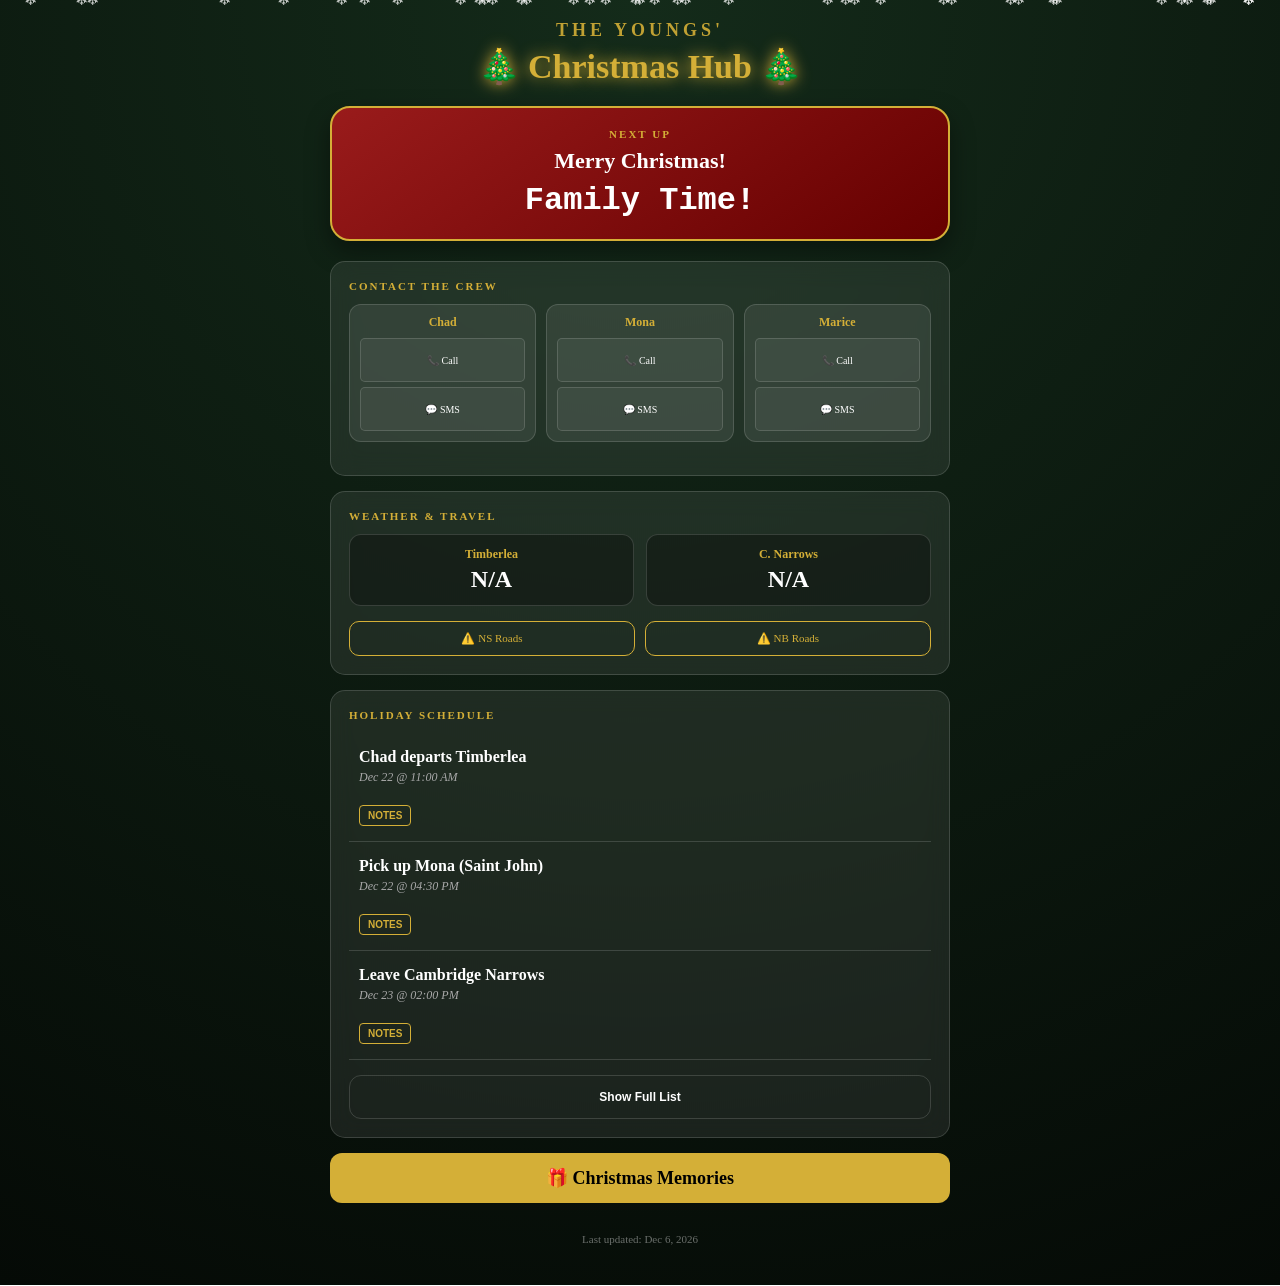
==== index.html @ 2b6971fd "Address code review: improve accessibility and reduce code duplication Co-authored-by: pchprojects24" ====
<!doctype html>
<html lang="en">
<head>
  <meta charset="utf-8" />
  <meta name="viewport" content="width=device-width,initial-scale=1" />
  <title>The Youngs' Christmas Countdown</title>
  <style>
    :root {
      --bg: #050a06; 
      --card: rgba(255, 255, 255, 0.08);
      --text: #ffffff;
      --accent: #d4af37; 
      --holiday-red: #991b1b;
      --border: rgba(255, 255, 255, 0.15);
    }
    
    * { box-sizing: border-box; }
    
    body {
      margin: 0;
      font-family: 'Georgia', serif;
      background: radial-gradient(circle at top, #142b1a, var(--bg));
      color: var(--text);
      min-height: 100vh;
      overflow-x: hidden;
    }

    .snow-container { position: fixed; top: 0; left: 0; width: 100%; height: 100%; pointer-events: none; z-index: 0; }
    .snowflake { position: absolute; top: -10px; color: white; opacity: 0.8; animation: fall linear infinite; }
    @keyframes fall { to { transform: translateY(105vh); } }

    .wrap { max-width: 650px; margin: 0 auto; padding: 20px 15px; position: relative; z-index: 1; }

    /* Header */
    .site-header { text-align: center; margin-bottom: 20px; }
    .header-top { display: block; font-size: 18px; color: var(--accent); text-transform: uppercase; letter-spacing: 4px; font-weight: 700; opacity: 0.9; }
    .header-bottom { display: block; font-size: 34px; font-weight: 800; color: var(--accent); text-shadow: 0 0 15px var(--accent); margin-top: 5px; }

    /* Featured Event Card */
    .featured-card {
      background: linear-gradient(145deg, var(--holiday-red), #600);
      border: 2px solid var(--accent);
      border-radius: 20px;
      padding: 20px 15px;
      text-align: center;
      margin-bottom: 20px;
      box-shadow: 0 10px 25px rgba(0,0,0,0.4);
    }
    .featured-label { font-size: 11px; text-transform: uppercase; letter-spacing: 2px; color: var(--accent); font-weight: bold; }
    .featured-title { font-size: 22px; font-weight: 800; margin: 8px 0; }
    .featured-timer { font-size: 32px; font-weight: 900; font-family: monospace; }

    /* Contact Hub */
    .contact-grid { display: grid; grid-template-columns: 1fr 1fr 1fr; gap: 10px; margin-bottom: 15px; }
    .contact-card { background: var(--card); border: 1px solid var(--border); padding: 10px; border-radius: 12px; text-align: center; }
    .contact-name { font-size: 12px; font-weight: bold; color: var(--accent); margin-bottom: 8px; }
    .contact-btns { display: flex; flex-direction: column; gap: 5px; }
    .c-btn { 
      font-size: 10px; text-decoration: none; color: white; border: 1px solid var(--border); 
      padding: 6px; border-radius: 5px; background: rgba(255,255,255,0.05);
      min-height: 44px; display: flex; align-items: center; justify-content: center;
    }

    /* Cards */
    .card { 
      background: var(--card); 
      border: 1px solid var(--border); 
      border-radius: 15px; 
      padding: 18px; 
      margin-bottom: 15px; 
      backdrop-filter: blur(12px); 
    }
    .label { color: var(--accent); font-size: 11px; text-transform: uppercase; letter-spacing: 2px; font-weight: bold; margin-bottom: 12px; }
    
    .weather-grid { display: grid; grid-template-columns: 1fr 1fr; gap: 12px; margin-bottom: 15px; }
    .weather-item { background: rgba(0,0,0,0.3); padding: 12px; border-radius: 12px; border: 1px solid var(--border); text-align: center; }
    .w-loc { font-size: 12px; font-weight: bold; color: var(--accent); margin-bottom: 4px; }
    .w-temp { font-size: 24px; font-weight: 800; }

    /* Itinerary List */
    .event { padding: 15px 10px; border-bottom: 1px solid var(--border); }
    .event-main { display: flex; justify-content: space-between; align-items: flex-start; }
    .event-name { font-weight: bold; margin: 0; font-size: 16px; color: #fff; }
    .event-time { font-size: 12px; color: #aaa; margin-top: 4px; font-style: italic; }
    
    .notes-toggle {
      background: none; border: 1px solid var(--accent); color: var(--accent);
      font-size: 10px; padding: 4px 8px; border-radius: 4px; margin-top: 8px;
      cursor: pointer; text-transform: uppercase; font-weight: bold;
    }
    
    .details { max-height: 0; overflow: hidden; transition: 0.3s ease; font-size: 14px; color: #ddd; }
    .event.open .details { max-height: 400px; padding: 12px 0; }
    
    .sub-itinerary { list-style: none; padding: 0; margin: 0; border-left: 2px solid var(--accent); padding-left: 15px; }
    .sub-itinerary li { margin-bottom: 8px; position: relative; }

    .hub-btn { 
      display: inline-block; margin-top: 10px; background: var(--accent); color: black; 
      padding: 8px 12px; border-radius: 6px; text-decoration: none; font-size: 11px; font-weight: bold;
    }

    .footer-line { text-align: center; font-size: 11px; color: rgba(255,255,255,0.4); margin-top: 30px; padding-bottom: 20px; }

    .btn { background: var(--holiday-red); color: white; border: none; padding: 14px; border-radius: 12px; font-weight: bold; width: 100%; cursor: pointer; display: block; text-align: center; }
    .btn-gold { background: var(--accent); color: black; text-decoration: none; }

    @media (max-width: 600px) {
      .header-bottom { font-size: 30px; }
      .featured-timer { font-size: 28px; }
    }
    
    /* Mobile Responsiveness for Contact Grid */
    @media (max-width: 400px) {
      .contact-grid { grid-template-columns: 1fr; gap: 12px; }
      .c-btn { font-size: 12px; padding: 8px; }
    }
    
    @media (min-width: 401px) and (max-width: 600px) {
      .contact-grid { grid-template-columns: 1fr 1fr; gap: 12px; }
    }
  </style>
</head>
<body>

<div class="snow-container" id="snow"></div>

<div class="wrap">
  <header class="site-header">
    <span class="header-top">The Youngs'</span>
    <span class="header-bottom">🎄 Christmas Hub 🎄</span>
  </header>

  <div class="featured-card" id="featuredSection">
    <div class="featured-label">Next Up</div>
    <div class="featured-title" id="featuredTitle">Checking Schedule...</div>
    <div class="featured-timer" id="featuredTimer">00:00:00:00</div>
  </div>

  <div class="card">
    <div class="label">Contact the Crew</div>
    <div class="contact-grid">
      <div class="contact-card">
        <div class="contact-name">Chad</div>
        <div class="contact-btns">
          <a href="tel:+19024028879" class="c-btn">📞 Call</a>
          <a href="sms:+19024028879" class="c-btn">💬 SMS</a>
        </div>
      </div>
      <div class="contact-card">
        <div class="contact-name">Mona</div>
        <div class="contact-btns">
          <a href="tel:+15066074410" class="c-btn">📞 Call</a>
          <a href="sms:+15066074410" class="c-btn">💬 SMS</a>
        </div>
      </div>
      <div class="contact-card">
        <div class="contact-name">Marice</div>
        <div class="contact-btns">
          <a href="tel:+19022217108" class="c-btn">📞 Call</a>
          <a href="sms:+19022217108" class="c-btn">💬 SMS</a>
        </div>
      </div>
    </div>
  </div>

  <div class="card">
    <div class="label">Weather & Travel</div>
    <div class="weather-grid">
      <div class="weather-item">
        <div class="w-loc">Timberlea</div>
        <div class="w-temp" id="t-temp">--°C</div>
      </div>
      <div class="weather-item">
        <div class="w-loc">C. Narrows</div>
        <div class="w-temp" id="c-temp">--°C</div>
      </div>
    </div>
    <div style="display:grid; grid-template-columns:1fr 1fr; gap:10px;">
      <a href="https://511.novascotia.ca/" target="_blank" style="text-decoration:none; color:var(--accent); border:1px solid var(--accent); padding:10px; border-radius:10px; font-size:11px; text-align:center;">⚠️ NS Roads</a>
      <a href="https://511.gnb.ca/" target="_blank" style="text-decoration:none; color:var(--accent); border:1px solid var(--accent); padding:10px; border-radius:10px; font-size:11px; text-align:center;">⚠️ NB Roads</a>
    </div>
  </div>

  <div class="card">
    <div class="label">Holiday Schedule</div>
    <div id="eventList"></div>
    <button class="btn" style="background: transparent; border: 1px solid var(--border); font-size: 12px; margin-top:15px;" id="toggleBtn">Show Full List</button>
  </div>

  <a href="memories.html" class="btn btn-gold" style="font-size: 18px;">🎁 Christmas Memories</a>
  
  <div class="footer-line" id="lastUpdated">Last updated: Loading...</div>
</div>

<script>
  // Updated Data: Pick up Mona is now its own dated event
  // NOTE: All ISO dates use Atlantic Standard Time (AST, UTC-04:00) timezone
  // This is the timezone used in Nova Scotia and New Brunswick during winter months
  const EVENTS = [
    { 
      name: "Chad departs Timberlea", 
      iso: "2025-12-22T07:00:00-04:00", 
      notes: ["Check road conditions before heading out."] 
    },
    { 
      name: "Pick up Mona (Saint John)", 
      iso: "2025-12-22T12:30:00-04:00", 
      notes: ["Costco Shopping", "Pick up supper", "Arrive at Cambridge Narrows"] 
    },
    { 
      name: "Leave Cambridge Narrows", 
      iso: "2025-12-23T10:00:00-04:00", 
      notes: ["Stop in Truro for Deluxe French Fries (Supper)"] 
    },
    { 
      name: "Halifax Forum Bingo", 
      iso: "2025-12-23T19:30:00-04:00", 
      hubLink: "bingo.html",
      notes: ["Doors: 5:00 PM", "Warm-up: 6:15 PM", "Main: 7:30 PM"] 
    },
    { 
      name: "Wizard of Oz Show", 
      iso: "2025-12-24T14:00:00-04:00", 
      hubLink: "neptune.html",
      notes: ["Neptune Theatre Main Stage", "Holiday Light Tour afterward"] 
    },
    { name: "Christmas Day", iso: "2025-12-25T10:00:00-04:00", notes: ["Family Dinner at home."] },
    { name: "Boxing Day", iso: null, notes: ["To be determined."] },
    { name: "Return Trip to NB", iso: "2025-12-27T09:00:00-04:00", notes: ["Marice and Mom depart for New Brunswick."] }
  ];

  let showAll = false;

  async function fetchWeather(lat, lon, tempId) {
    try {
      const res = await fetch(`https://api.open-meteo.com/v1/forecast?latitude=${lat}&longitude=${lon}&current_weather=true`);
      const data = await res.json();
      document.getElementById(tempId).textContent = Math.round(data.current_weather.temperature) + "°C";
    } catch (e) { 
      console.error(e); 
      document.getElementById(tempId).textContent = "N/A";
      document.getElementById(tempId).title = "Weather data unavailable";
    }
  }

  function renderEvents() {
    const list = document.getElementById('eventList');
    list.innerHTML = '';
    const now = new Date();
    
    // Deterministic expand/collapse: show first 3 if collapsed
    const visibleEvents = showAll ? EVENTS : EVENTS.slice(0, 3);

    visibleEvents.forEach((ev, i) => {
      const row = document.createElement('div');
      row.className = 'event';
      const date = ev.iso ? new Date(ev.iso) : null;
      
      const timeStr = date 
        ? date.toLocaleDateString([], {month:'short', day:'numeric'}) + " @ " + date.toLocaleTimeString([], {hour:'2-digit', minute:'2-digit'})
        : "TBD";

      let notesHtml = `<ul class="sub-itinerary">`;
      ev.notes.forEach(n => { notesHtml += `<li>${n}</li>`; });
      if (ev.hubLink) notesHtml += `<a href="${ev.hubLink}" class="hub-btn">Enter Hub ➔</a>`;
      notesHtml += `</ul>`;

      row.innerHTML = `
        <div class="event-main">
          <div>
            <p class="event-name">${ev.name}</p>
            <p class="event-time">${timeStr}</p>
            <button class="notes-toggle" onclick="toggleNotes(this)">Notes</button>
          </div>
        </div>
        <div class="details">${notesHtml}</div>
      `;
      list.appendChild(row);
    });
  }

  function toggleNotes(btn) {
    const eventDiv = btn.closest('.event');
    eventDiv.classList.toggle('open');
    btn.textContent = eventDiv.classList.contains('open') ? "Close" : "Notes";
  }

  function updateMainTimer() {
    const now = new Date();
    // Logic fix: Find nearest future event with a valid date
    const futureTimedEvents = EVENTS
      .filter(ev => ev.iso && new Date(ev.iso) > now)
      .sort((a, b) => new Date(a.iso) - new Date(b.iso));

    if (futureTimedEvents.length > 0) {
      const next = futureTimedEvents[0];
      document.getElementById('featuredTitle').textContent = next.name;
      const diff = new Date(next.iso) - now;
      const d = Math.floor(diff / 86400000);
      const h = Math.floor((diff % 86400000) / 3600000);
      const m = Math.floor((diff % 3600000) / 60000);
      const s = Math.floor((diff % 60000) / 1000);
      document.getElementById('featuredTimer').textContent = `${d}d ${String(h).padStart(2,'0')}h ${String(m).padStart(2,'0')}m ${String(s).padStart(2,'0')}s`;
    } else {
      document.getElementById('featuredTitle').textContent = "Merry Christmas!";
      document.getElementById('featuredTimer').textContent = "Family Time!";
    }
  }

  function createSnow() {
    const container = document.getElementById('snow');
    for (let i = 0; i < 40; i++) {
      let flake = document.createElement('div');
      flake.className = 'snowflake';
      flake.textContent = '❄';
      flake.style.left = Math.random() * 100 + 'vw';
      flake.style.animationDuration = (Math.random() * 5 + 7) + 's';
      container.appendChild(flake);
    }
  }

  document.getElementById('toggleBtn').onclick = () => { 
    showAll = !showAll; 
    renderEvents(); 
    document.getElementById('toggleBtn').textContent = showAll ? "Show Less" : "Show Full List"; 
  };

  // Set dynamic footer date
  function updateFooterDate() {
    const now = new Date();
    const dateStr = now.toLocaleDateString('en-US', { month: 'short', day: 'numeric', year: 'numeric' });
    document.getElementById('lastUpdated').textContent = `Last updated: ${dateStr}`;
  }

  createSnow();
  renderEvents();
  fetchWeather(44.65, -63.68, 't-temp');
  fetchWeather(45.83, -66.07, 'c-temp');
  setInterval(updateMainTimer, 1000);
  updateMainTimer();
  updateFooterDate();
</script>
</body>
</html>
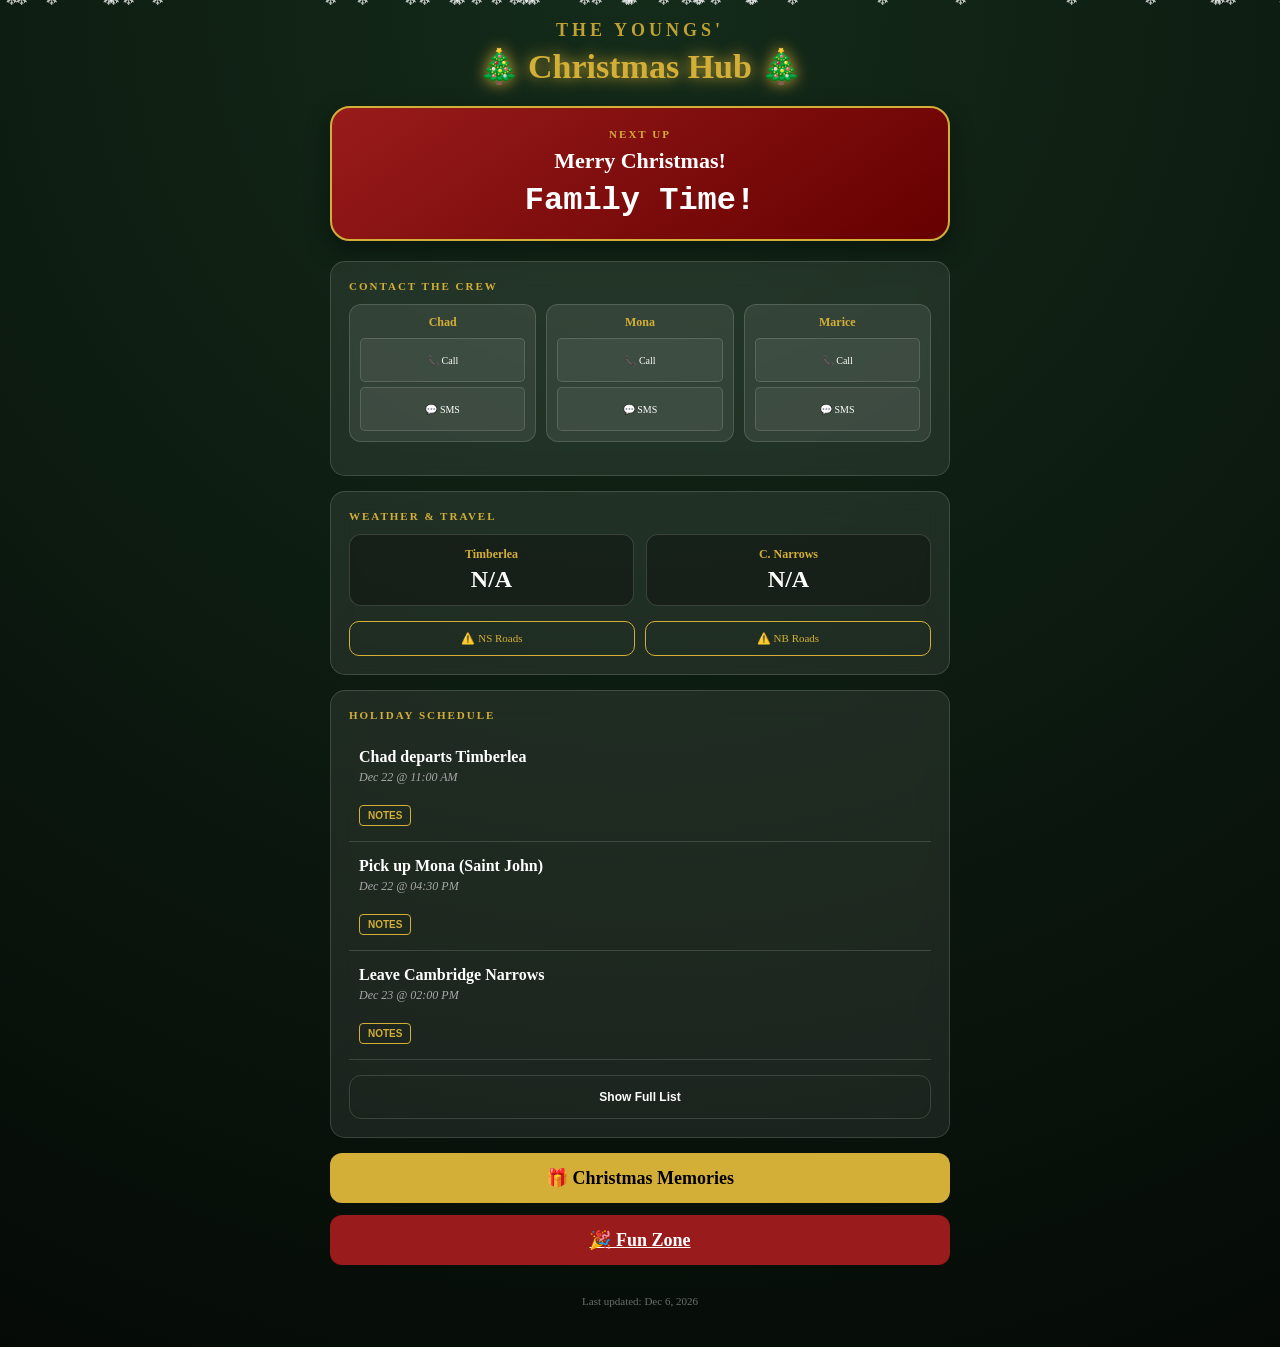
==== commit cc4dfc26: "Add Fun Zone with Naughty/Nice Meter, Elf Name Generator, and Pun Generator - Create fun.html with t" ====
--- a/index.html
+++ b/index.html
@@ -189,7 +189,9 @@
   </div>
 
   <a href="memories.html" class="btn btn-gold" style="font-size: 18px;">🎁 Christmas Memories</a>
-  
+
+  <a href="fun.html" class="btn" style="font-size: 18px; margin-top: 12px;">🎉 Fun Zone</a>
+
   <div class="footer-line" id="lastUpdated">Last updated: Loading...</div>
 </div>
 
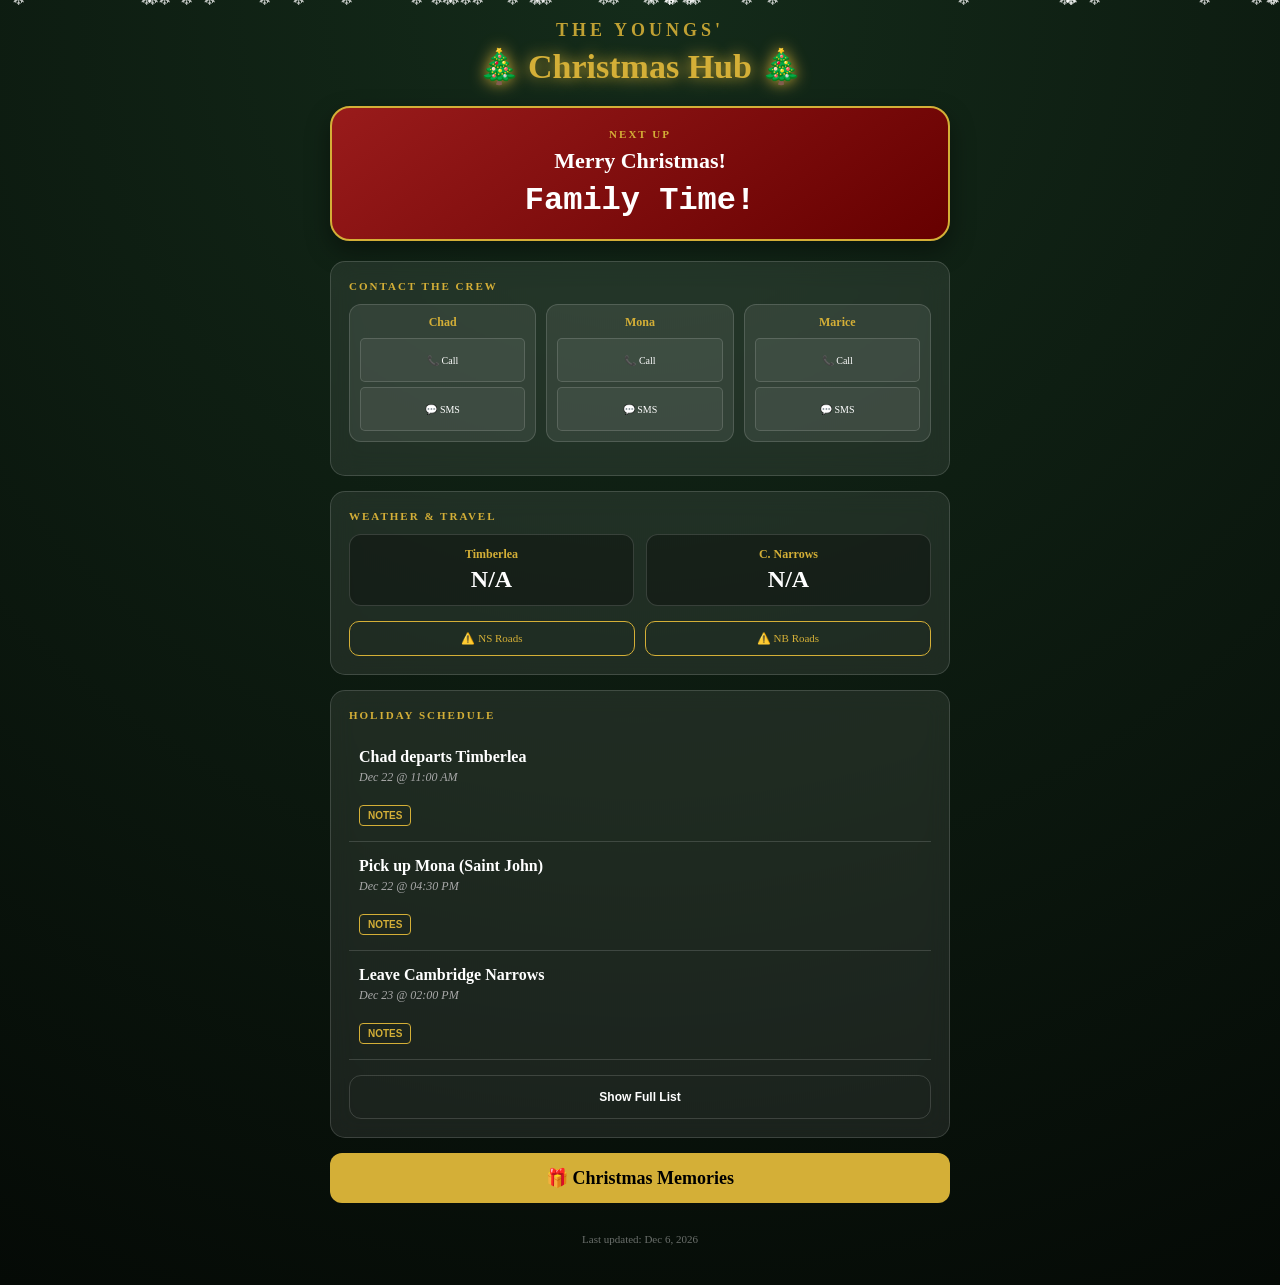
==== commit 9b2410f0: "Add prefers-reduced-motion support for snow animation Addresses accessibility issue where the snow a" ====
--- a/index.html
+++ b/index.html
@@ -29,6 +29,11 @@
     .snowflake { position: absolute; top: -10px; color: white; opacity: 0.8; animation: fall linear infinite; }
     @keyframes fall { to { transform: translateY(105vh); } }
 
+    /* Respect user's motion preferences for accessibility */
+    @media (prefers-reduced-motion: reduce) {
+      .snowflake { animation: none; opacity: 0.4; }
+    }
+
     .wrap { max-width: 650px; margin: 0 auto; padding: 20px 15px; position: relative; z-index: 1; }
 
     /* Header */
@@ -189,9 +194,7 @@
   </div>
 
   <a href="memories.html" class="btn btn-gold" style="font-size: 18px;">🎁 Christmas Memories</a>
-
-  <a href="fun.html" class="btn" style="font-size: 18px; margin-top: 12px;">🎉 Fun Zone</a>
-
+  
   <div class="footer-line" id="lastUpdated">Last updated: Loading...</div>
 </div>
 
@@ -311,6 +314,10 @@
   }
 
   function createSnow() {
+    // Skip snow animation entirely if user prefers reduced motion
+    if (window.matchMedia('(prefers-reduced-motion: reduce)').matches) {
+      return;
+    }
     const container = document.getElementById('snow');
     for (let i = 0; i < 40; i++) {
       let flake = document.createElement('div');
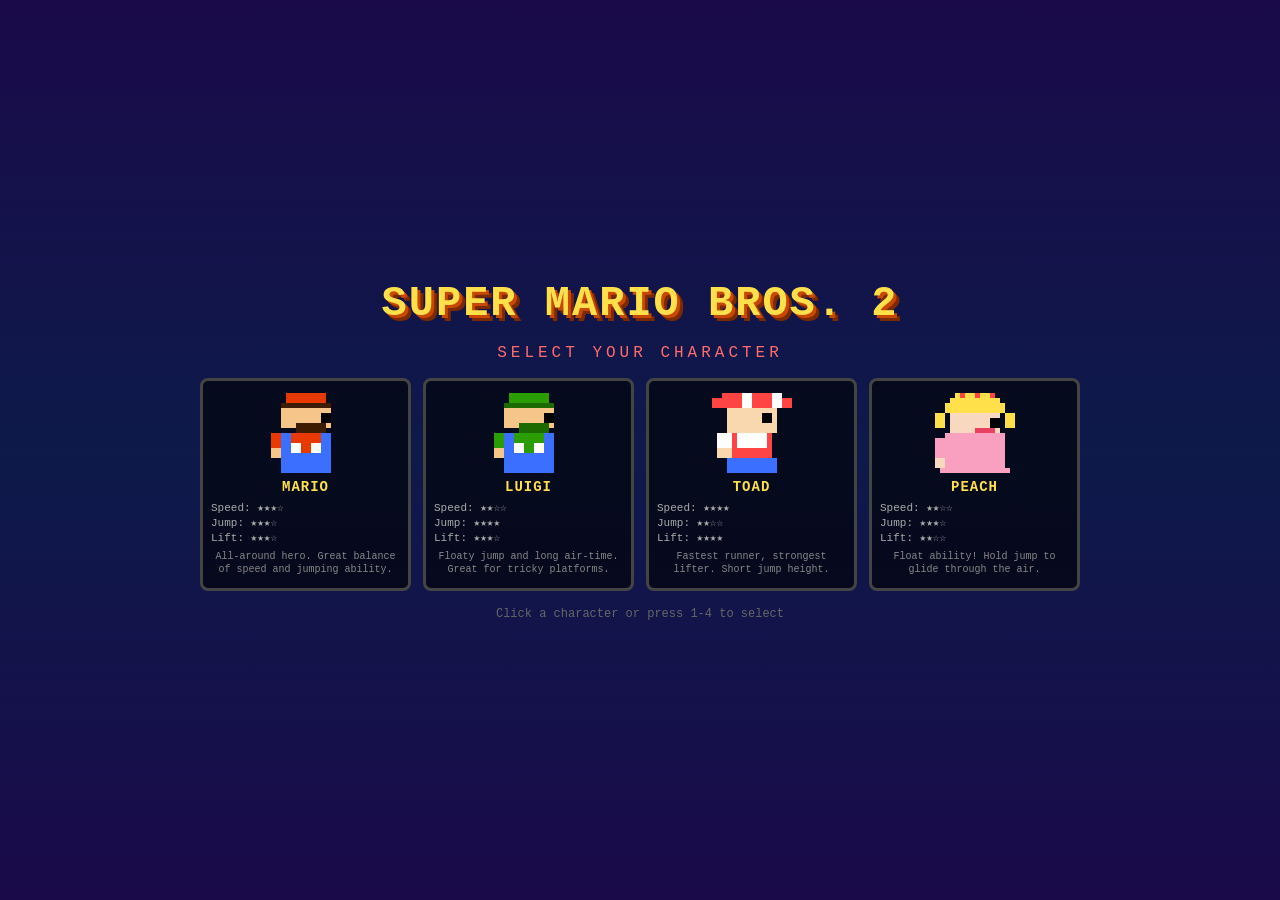
==== commit 2dfb9859: "Replace Christmas countdown site with Super Mario Bros 2 clone Complete HTML5 canvas game featuring:" ====
--- a/index.html
+++ b/index.html
@@ -1,354 +1,117 @@
-<!doctype html>
+<!DOCTYPE html>
 <html lang="en">
 <head>
-  <meta charset="utf-8" />
-  <meta name="viewport" content="width=device-width,initial-scale=1" />
-  <title>The Youngs' Christmas Countdown</title>
-  <style>
-    :root {
-      --bg: #050a06; 
-      --card: rgba(255, 255, 255, 0.08);
-      --text: #ffffff;
-      --accent: #d4af37; 
-      --holiday-red: #991b1b;
-      --border: rgba(255, 255, 255, 0.15);
-    }
-    
-    * { box-sizing: border-box; }
-    
-    body {
-      margin: 0;
-      font-family: 'Georgia', serif;
-      background: radial-gradient(circle at top, #142b1a, var(--bg));
-      color: var(--text);
-      min-height: 100vh;
-      overflow-x: hidden;
-    }
-
-    .snow-container { position: fixed; top: 0; left: 0; width: 100%; height: 100%; pointer-events: none; z-index: 0; }
-    .snowflake { position: absolute; top: -10px; color: white; opacity: 0.8; animation: fall linear infinite; }
-    @keyframes fall { to { transform: translateY(105vh); } }
-
-    /* Respect user's motion preferences for accessibility */
-    @media (prefers-reduced-motion: reduce) {
-      .snowflake { animation: none; opacity: 0.4; }
-    }
-
-    .wrap { max-width: 650px; margin: 0 auto; padding: 20px 15px; position: relative; z-index: 1; }
-
-    /* Header */
-    .site-header { text-align: center; margin-bottom: 20px; }
-    .header-top { display: block; font-size: 18px; color: var(--accent); text-transform: uppercase; letter-spacing: 4px; font-weight: 700; opacity: 0.9; }
-    .header-bottom { display: block; font-size: 34px; font-weight: 800; color: var(--accent); text-shadow: 0 0 15px var(--accent); margin-top: 5px; }
-
-    /* Featured Event Card */
-    .featured-card {
-      background: linear-gradient(145deg, var(--holiday-red), #600);
-      border: 2px solid var(--accent);
-      border-radius: 20px;
-      padding: 20px 15px;
-      text-align: center;
-      margin-bottom: 20px;
-      box-shadow: 0 10px 25px rgba(0,0,0,0.4);
-    }
-    .featured-label { font-size: 11px; text-transform: uppercase; letter-spacing: 2px; color: var(--accent); font-weight: bold; }
-    .featured-title { font-size: 22px; font-weight: 800; margin: 8px 0; }
-    .featured-timer { font-size: 32px; font-weight: 900; font-family: monospace; }
-
-    /* Contact Hub */
-    .contact-grid { display: grid; grid-template-columns: 1fr 1fr 1fr; gap: 10px; margin-bottom: 15px; }
-    .contact-card { background: var(--card); border: 1px solid var(--border); padding: 10px; border-radius: 12px; text-align: center; }
-    .contact-name { font-size: 12px; font-weight: bold; color: var(--accent); margin-bottom: 8px; }
-    .contact-btns { display: flex; flex-direction: column; gap: 5px; }
-    .c-btn { 
-      font-size: 10px; text-decoration: none; color: white; border: 1px solid var(--border); 
-      padding: 6px; border-radius: 5px; background: rgba(255,255,255,0.05);
-      min-height: 44px; display: flex; align-items: center; justify-content: center;
-    }
-
-    /* Cards */
-    .card { 
-      background: var(--card); 
-      border: 1px solid var(--border); 
-      border-radius: 15px; 
-      padding: 18px; 
-      margin-bottom: 15px; 
-      backdrop-filter: blur(12px); 
-    }
-    .label { color: var(--accent); font-size: 11px; text-transform: uppercase; letter-spacing: 2px; font-weight: bold; margin-bottom: 12px; }
-    
-    .weather-grid { display: grid; grid-template-columns: 1fr 1fr; gap: 12px; margin-bottom: 15px; }
-    .weather-item { background: rgba(0,0,0,0.3); padding: 12px; border-radius: 12px; border: 1px solid var(--border); text-align: center; }
-    .w-loc { font-size: 12px; font-weight: bold; color: var(--accent); margin-bottom: 4px; }
-    .w-temp { font-size: 24px; font-weight: 800; }
-
-    /* Itinerary List */
-    .event { padding: 15px 10px; border-bottom: 1px solid var(--border); }
-    .event-main { display: flex; justify-content: space-between; align-items: flex-start; }
-    .event-name { font-weight: bold; margin: 0; font-size: 16px; color: #fff; }
-    .event-time { font-size: 12px; color: #aaa; margin-top: 4px; font-style: italic; }
-    
-    .notes-toggle {
-      background: none; border: 1px solid var(--accent); color: var(--accent);
-      font-size: 10px; padding: 4px 8px; border-radius: 4px; margin-top: 8px;
-      cursor: pointer; text-transform: uppercase; font-weight: bold;
-    }
-    
-    .details { max-height: 0; overflow: hidden; transition: 0.3s ease; font-size: 14px; color: #ddd; }
-    .event.open .details { max-height: 400px; padding: 12px 0; }
-    
-    .sub-itinerary { list-style: none; padding: 0; margin: 0; border-left: 2px solid var(--accent); padding-left: 15px; }
-    .sub-itinerary li { margin-bottom: 8px; position: relative; }
-
-    .hub-btn { 
-      display: inline-block; margin-top: 10px; background: var(--accent); color: black; 
-      padding: 8px 12px; border-radius: 6px; text-decoration: none; font-size: 11px; font-weight: bold;
-    }
-
-    .footer-line { text-align: center; font-size: 11px; color: rgba(255,255,255,0.4); margin-top: 30px; padding-bottom: 20px; }
-
-    .btn { background: var(--holiday-red); color: white; border: none; padding: 14px; border-radius: 12px; font-weight: bold; width: 100%; cursor: pointer; display: block; text-align: center; }
-    .btn-gold { background: var(--accent); color: black; text-decoration: none; }
-
-    @media (max-width: 600px) {
-      .header-bottom { font-size: 30px; }
-      .featured-timer { font-size: 28px; }
-    }
-    
-    /* Mobile Responsiveness for Contact Grid */
-    @media (max-width: 400px) {
-      .contact-grid { grid-template-columns: 1fr; gap: 12px; }
-      .c-btn { font-size: 12px; padding: 8px; }
-    }
-    
-    @media (min-width: 401px) and (max-width: 600px) {
-      .contact-grid { grid-template-columns: 1fr 1fr; gap: 12px; }
-    }
-  </style>
+  <meta charset="UTF-8">
+  <meta name="viewport" content="width=device-width, initial-scale=1.0, user-scalable=no">
+  <title>Super Mario Bros 2 Clone</title>
+  <link rel="stylesheet" href="css/style.css">
 </head>
 <body>
-
-<div class="snow-container" id="snow"></div>
-
-<div class="wrap">
-  <header class="site-header">
-    <span class="header-top">The Youngs'</span>
-    <span class="header-bottom">🎄 Christmas Hub 🎄</span>
-  </header>
-
-  <div class="featured-card" id="featuredSection">
-    <div class="featured-label">Next Up</div>
-    <div class="featured-title" id="featuredTitle">Checking Schedule...</div>
-    <div class="featured-timer" id="featuredTimer">00:00:00:00</div>
-  </div>
-
-  <div class="card">
-    <div class="label">Contact the Crew</div>
-    <div class="contact-grid">
-      <div class="contact-card">
-        <div class="contact-name">Chad</div>
-        <div class="contact-btns">
-          <a href="tel:+19024028879" class="c-btn">📞 Call</a>
-          <a href="sms:+19024028879" class="c-btn">💬 SMS</a>
+  <div id="game-container">
+    <!-- Character Select Screen -->
+    <div id="screen-select" class="screen active">
+      <h1 class="title-text">SUPER MARIO BROS. 2</h1>
+      <p class="subtitle">SELECT YOUR CHARACTER</p>
+      <div id="character-grid">
+        <div class="char-card" data-char="mario">
+          <canvas class="char-preview" width="64" height="64" data-char="mario"></canvas>
+          <div class="char-name">MARIO</div>
+          <div class="char-stats">
+            <span>Speed: ★★★☆</span>
+            <span>Jump: ★★★☆</span>
+            <span>Lift: ★★★☆</span>
+          </div>
+          <div class="char-desc">All-around hero. Great balance of speed and jumping ability.</div>
+        </div>
+        <div class="char-card" data-char="luigi">
+          <canvas class="char-preview" width="64" height="64" data-char="luigi"></canvas>
+          <div class="char-name">LUIGI</div>
+          <div class="char-stats">
+            <span>Speed: ★★☆☆</span>
+            <span>Jump: ★★★★</span>
+            <span>Lift: ★★★☆</span>
+          </div>
+          <div class="char-desc">Floaty jump and long air-time. Great for tricky platforms.</div>
+        </div>
+        <div class="char-card" data-char="toad">
+          <canvas class="char-preview" width="64" height="64" data-char="toad"></canvas>
+          <div class="char-name">TOAD</div>
+          <div class="char-stats">
+            <span>Speed: ★★★★</span>
+            <span>Jump: ★★☆☆</span>
+            <span>Lift: ★★★★</span>
+          </div>
+          <div class="char-desc">Fastest runner, strongest lifter. Short jump height.</div>
+        </div>
+        <div class="char-card" data-char="peach">
+          <canvas class="char-preview" width="64" height="64" data-char="peach"></canvas>
+          <div class="char-name">PEACH</div>
+          <div class="char-stats">
+            <span>Speed: ★★☆☆</span>
+            <span>Jump: ★★★☆</span>
+            <span>Lift: ★★☆☆</span>
+          </div>
+          <div class="char-desc">Float ability! Hold jump to glide through the air.</div>
         </div>
       </div>
-      <div class="contact-card">
-        <div class="contact-name">Mona</div>
-        <div class="contact-btns">
-          <a href="tel:+15066074410" class="c-btn">📞 Call</a>
-          <a href="sms:+15066074410" class="c-btn">💬 SMS</a>
+      <p class="hint-text">Click a character or press 1-4 to select</p>
+    </div>
+
+    <!-- Game Screen -->
+    <div id="screen-game" class="screen">
+      <div id="hud">
+        <div class="hud-item"><span class="hud-label">PLAYER</span><span id="hud-player">MARIO</span></div>
+        <div class="hud-item"><span class="hud-label">SCORE</span><span id="hud-score">000000</span></div>
+        <div class="hud-item"><span class="hud-label">WORLD</span><span id="hud-world">1-1</span></div>
+        <div class="hud-item"><span class="hud-label">LIVES</span><span id="hud-lives">♥♥♥</span></div>
+        <div class="hud-item"><span class="hud-label">HP</span><span id="hud-hp">●●●</span></div>
+      </div>
+      <canvas id="game-canvas"></canvas>
+      <div id="mobile-controls">
+        <div id="dpad">
+          <button class="dpad-btn" id="btn-left">◀</button>
+          <button class="dpad-btn" id="btn-right">▶</button>
         </div>
-      </div>
-      <div class="contact-card">
-        <div class="contact-name">Marice</div>
-        <div class="contact-btns">
-          <a href="tel:+19022217108" class="c-btn">📞 Call</a>
-          <a href="sms:+19022217108" class="c-btn">💬 SMS</a>
+        <div id="action-btns">
+          <button class="action-btn" id="btn-run">B</button>
+          <button class="action-btn" id="btn-jump">A</button>
         </div>
       </div>
     </div>
-  </div>
 
-  <div class="card">
-    <div class="label">Weather & Travel</div>
-    <div class="weather-grid">
-      <div class="weather-item">
-        <div class="w-loc">Timberlea</div>
-        <div class="w-temp" id="t-temp">--°C</div>
-      </div>
-      <div class="weather-item">
-        <div class="w-loc">C. Narrows</div>
-        <div class="w-temp" id="c-temp">--°C</div>
-      </div>
+    <!-- Game Over Screen -->
+    <div id="screen-gameover" class="screen">
+      <h2 class="go-title">GAME OVER</h2>
+      <p id="go-score-text"></p>
+      <button class="menu-btn" id="btn-retry">PLAY AGAIN</button>
+      <button class="menu-btn" id="btn-select">CHARACTER SELECT</button>
     </div>
-    <div style="display:grid; grid-template-columns:1fr 1fr; gap:10px;">
-      <a href="https://511.novascotia.ca/" target="_blank" style="text-decoration:none; color:var(--accent); border:1px solid var(--accent); padding:10px; border-radius:10px; font-size:11px; text-align:center;">⚠️ NS Roads</a>
-      <a href="https://511.gnb.ca/" target="_blank" style="text-decoration:none; color:var(--accent); border:1px solid var(--accent); padding:10px; border-radius:10px; font-size:11px; text-align:center;">⚠️ NB Roads</a>
+
+    <!-- Win Screen -->
+    <div id="screen-win" class="screen">
+      <h2 class="win-title">YOU WIN!</h2>
+      <p id="win-score-text"></p>
+      <p class="win-sub">WART has been defeated!</p>
+      <button class="menu-btn" id="btn-play-again">PLAY AGAIN</button>
+      <button class="menu-btn" id="btn-select-win">CHARACTER SELECT</button>
+    </div>
+
+    <!-- Pause Screen -->
+    <div id="screen-pause" class="screen">
+      <h2 class="pause-title">PAUSED</h2>
+      <button class="menu-btn" id="btn-resume">RESUME</button>
+      <button class="menu-btn" id="btn-quit">QUIT TO SELECT</button>
     </div>
   </div>
 
-  <div class="card">
-    <div class="label">Holiday Schedule</div>
-    <div id="eventList"></div>
-    <button class="btn" style="background: transparent; border: 1px solid var(--border); font-size: 12px; margin-top:15px;" id="toggleBtn">Show Full List</button>
-  </div>
-
-  <a href="memories.html" class="btn btn-gold" style="font-size: 18px;">🎁 Christmas Memories</a>
-  
-  <div class="footer-line" id="lastUpdated">Last updated: Loading...</div>
-</div>
-
-<script>
-  // Updated Data: Pick up Mona is now its own dated event
-  // NOTE: All ISO dates use Atlantic Standard Time (AST, UTC-04:00) timezone
-  // This is the timezone used in Nova Scotia and New Brunswick during winter months
-  const EVENTS = [
-    { 
-      name: "Chad departs Timberlea", 
-      iso: "2025-12-22T07:00:00-04:00", 
-      notes: ["Check road conditions before heading out."] 
-    },
-    { 
-      name: "Pick up Mona (Saint John)", 
-      iso: "2025-12-22T12:30:00-04:00", 
-      notes: ["Costco Shopping", "Pick up supper", "Arrive at Cambridge Narrows"] 
-    },
-    { 
-      name: "Leave Cambridge Narrows", 
-      iso: "2025-12-23T10:00:00-04:00", 
-      notes: ["Stop in Truro for Deluxe French Fries (Supper)"] 
-    },
-    { 
-      name: "Halifax Forum Bingo", 
-      iso: "2025-12-23T19:30:00-04:00", 
-      hubLink: "bingo.html",
-      notes: ["Doors: 5:00 PM", "Warm-up: 6:15 PM", "Main: 7:30 PM"] 
-    },
-    { 
-      name: "Wizard of Oz Show", 
-      iso: "2025-12-24T14:00:00-04:00", 
-      hubLink: "neptune.html",
-      notes: ["Neptune Theatre Main Stage", "Holiday Light Tour afterward"] 
-    },
-    { name: "Christmas Day", iso: "2025-12-25T10:00:00-04:00", notes: ["Family Dinner at home."] },
-    { name: "Boxing Day", iso: null, notes: ["To be determined."] },
-    { name: "Return Trip to NB", iso: "2025-12-27T09:00:00-04:00", notes: ["Marice and Mom depart for New Brunswick."] }
-  ];
-
-  let showAll = false;
-
-  async function fetchWeather(lat, lon, tempId) {
-    try {
-      const res = await fetch(`https://api.open-meteo.com/v1/forecast?latitude=${lat}&longitude=${lon}&current_weather=true`);
-      const data = await res.json();
-      document.getElementById(tempId).textContent = Math.round(data.current_weather.temperature) + "°C";
-    } catch (e) { 
-      console.error(e); 
-      document.getElementById(tempId).textContent = "N/A";
-      document.getElementById(tempId).title = "Weather data unavailable";
-    }
-  }
-
-  function renderEvents() {
-    const list = document.getElementById('eventList');
-    list.innerHTML = '';
-    const now = new Date();
-    
-    // Deterministic expand/collapse: show first 3 if collapsed
-    const visibleEvents = showAll ? EVENTS : EVENTS.slice(0, 3);
-
-    visibleEvents.forEach((ev, i) => {
-      const row = document.createElement('div');
-      row.className = 'event';
-      const date = ev.iso ? new Date(ev.iso) : null;
-      
-      const timeStr = date 
-        ? date.toLocaleDateString([], {month:'short', day:'numeric'}) + " @ " + date.toLocaleTimeString([], {hour:'2-digit', minute:'2-digit'})
-        : "TBD";
-
-      let notesHtml = `<ul class="sub-itinerary">`;
-      ev.notes.forEach(n => { notesHtml += `<li>${n}</li>`; });
-      if (ev.hubLink) notesHtml += `<a href="${ev.hubLink}" class="hub-btn">Enter Hub ➔</a>`;
-      notesHtml += `</ul>`;
-
-      row.innerHTML = `
-        <div class="event-main">
-          <div>
-            <p class="event-name">${ev.name}</p>
-            <p class="event-time">${timeStr}</p>
-            <button class="notes-toggle" onclick="toggleNotes(this)">Notes</button>
-          </div>
-        </div>
-        <div class="details">${notesHtml}</div>
-      `;
-      list.appendChild(row);
-    });
-  }
-
-  function toggleNotes(btn) {
-    const eventDiv = btn.closest('.event');
-    eventDiv.classList.toggle('open');
-    btn.textContent = eventDiv.classList.contains('open') ? "Close" : "Notes";
-  }
-
-  function updateMainTimer() {
-    const now = new Date();
-    // Logic fix: Find nearest future event with a valid date
-    const futureTimedEvents = EVENTS
-      .filter(ev => ev.iso && new Date(ev.iso) > now)
-      .sort((a, b) => new Date(a.iso) - new Date(b.iso));
-
-    if (futureTimedEvents.length > 0) {
-      const next = futureTimedEvents[0];
-      document.getElementById('featuredTitle').textContent = next.name;
-      const diff = new Date(next.iso) - now;
-      const d = Math.floor(diff / 86400000);
-      const h = Math.floor((diff % 86400000) / 3600000);
-      const m = Math.floor((diff % 3600000) / 60000);
-      const s = Math.floor((diff % 60000) / 1000);
-      document.getElementById('featuredTimer').textContent = `${d}d ${String(h).padStart(2,'0')}h ${String(m).padStart(2,'0')}m ${String(s).padStart(2,'0')}s`;
-    } else {
-      document.getElementById('featuredTitle').textContent = "Merry Christmas!";
-      document.getElementById('featuredTimer').textContent = "Family Time!";
-    }
-  }
-
-  function createSnow() {
-    // Skip snow animation entirely if user prefers reduced motion
-    if (window.matchMedia('(prefers-reduced-motion: reduce)').matches) {
-      return;
-    }
-    const container = document.getElementById('snow');
-    for (let i = 0; i < 40; i++) {
-      let flake = document.createElement('div');
-      flake.className = 'snowflake';
-      flake.textContent = '❄';
-      flake.style.left = Math.random() * 100 + 'vw';
-      flake.style.animationDuration = (Math.random() * 5 + 7) + 's';
-      container.appendChild(flake);
-    }
-  }
-
-  document.getElementById('toggleBtn').onclick = () => { 
-    showAll = !showAll; 
-    renderEvents(); 
-    document.getElementById('toggleBtn').textContent = showAll ? "Show Less" : "Show Full List"; 
-  };
-
-  // Set dynamic footer date
-  function updateFooterDate() {
-    const now = new Date();
-    const dateStr = now.toLocaleDateString('en-US', { month: 'short', day: 'numeric', year: 'numeric' });
-    document.getElementById('lastUpdated').textContent = `Last updated: ${dateStr}`;
-  }
-
-  createSnow();
-  renderEvents();
-  fetchWeather(44.65, -63.68, 't-temp');
-  fetchWeather(45.83, -66.07, 'c-temp');
-  setInterval(updateMainTimer, 1000);
-  updateMainTimer();
-  updateFooterDate();
-</script>
+  <script src="js/constants.js"></script>
+  <script src="js/audio.js"></script>
+  <script src="js/sprites.js"></script>
+  <script src="js/entities.js"></script>
+  <script src="js/player.js"></script>
+  <script src="js/enemies.js"></script>
+  <script src="js/levels.js"></script>
+  <script src="js/particles.js"></script>
+  <script src="js/game.js"></script>
 </body>
 </html>
--- a/css/style.css
+++ b/css/style.css
@@ -0,0 +1,267 @@
+/* ===== RESET & BASE ===== */
+*, *::before, *::after { box-sizing: border-box; margin: 0; padding: 0; }
+
+body {
+  background: #000;
+  color: #fff;
+  font-family: 'Courier New', monospace;
+  display: flex;
+  align-items: center;
+  justify-content: center;
+  min-height: 100vh;
+  overflow: hidden;
+  user-select: none;
+}
+
+/* ===== GAME CONTAINER ===== */
+#game-container {
+  position: relative;
+  width: 100vw;
+  height: 100vh;
+  display: flex;
+  align-items: center;
+  justify-content: center;
+}
+
+/* ===== SCREENS ===== */
+.screen {
+  display: none;
+  position: absolute;
+  inset: 0;
+  align-items: center;
+  justify-content: center;
+  flex-direction: column;
+  gap: 16px;
+}
+.screen.active { display: flex; }
+
+/* ===== CHARACTER SELECT ===== */
+#screen-select {
+  background: linear-gradient(180deg, #1a0a4a 0%, #0d1a4a 50%, #1a0a4a 100%);
+  padding: 20px;
+}
+
+.title-text {
+  font-size: clamp(20px, 5vw, 42px);
+  color: #ffe04b;
+  text-shadow: 3px 3px 0 #c84800, 6px 6px 0 #7a2900;
+  letter-spacing: 2px;
+  text-align: center;
+  animation: titlePulse 2s ease-in-out infinite;
+}
+@keyframes titlePulse {
+  0%, 100% { text-shadow: 3px 3px 0 #c84800, 6px 6px 0 #7a2900; }
+  50% { text-shadow: 3px 3px 0 #ff8c00, 6px 6px 0 #c84800, 0 0 20px #ffe04b; }
+}
+
+.subtitle {
+  font-size: clamp(10px, 2.5vw, 16px);
+  color: #ff6b6b;
+  letter-spacing: 4px;
+  text-align: center;
+}
+
+#character-grid {
+  display: grid;
+  grid-template-columns: repeat(4, 1fr);
+  gap: 12px;
+  max-width: 900px;
+  width: 100%;
+  padding: 0 10px;
+}
+
+@media (max-width: 600px) {
+  #character-grid { grid-template-columns: repeat(2, 1fr); }
+}
+
+.char-card {
+  background: rgba(0,0,0,0.6);
+  border: 3px solid #444;
+  border-radius: 8px;
+  padding: 12px 8px;
+  cursor: pointer;
+  display: flex;
+  flex-direction: column;
+  align-items: center;
+  gap: 6px;
+  transition: border-color 0.15s, background 0.15s, transform 0.15s;
+}
+.char-card:hover, .char-card.selected {
+  border-color: #ffe04b;
+  background: rgba(255,224,75,0.1);
+  transform: scale(1.04);
+}
+.char-card canvas {
+  image-rendering: pixelated;
+  width: 80px;
+  height: 80px;
+}
+.char-name {
+  font-size: clamp(11px, 2vw, 14px);
+  color: #ffe04b;
+  font-weight: bold;
+  letter-spacing: 1px;
+}
+.char-stats {
+  display: flex;
+  flex-direction: column;
+  gap: 2px;
+  font-size: clamp(8px, 1.5vw, 11px);
+  color: #aaa;
+  text-align: left;
+  width: 100%;
+}
+.char-desc {
+  font-size: clamp(8px, 1.5vw, 10px);
+  color: #888;
+  text-align: center;
+  line-height: 1.3;
+}
+
+.hint-text {
+  font-size: clamp(9px, 2vw, 12px);
+  color: #666;
+  text-align: center;
+  animation: blink 1.2s step-end infinite;
+}
+@keyframes blink { 50% { opacity: 0; } }
+
+/* ===== GAME SCREEN ===== */
+#screen-game {
+  flex-direction: column;
+  gap: 0;
+  background: #000;
+}
+
+#hud {
+  width: 100%;
+  max-width: 800px;
+  display: flex;
+  justify-content: space-between;
+  align-items: center;
+  padding: 4px 8px;
+  background: #111;
+  border-bottom: 2px solid #333;
+  flex-shrink: 0;
+}
+.hud-item {
+  display: flex;
+  flex-direction: column;
+  align-items: center;
+  gap: 2px;
+}
+.hud-label {
+  font-size: 9px;
+  color: #888;
+  letter-spacing: 1px;
+}
+.hud-item > span:last-child {
+  font-size: clamp(10px, 2vw, 13px);
+  color: #ffe04b;
+}
+
+#game-canvas {
+  display: block;
+  image-rendering: pixelated;
+  max-width: 100%;
+  max-height: calc(100vh - 80px);
+  flex: 1;
+}
+
+/* ===== MOBILE CONTROLS ===== */
+#mobile-controls {
+  display: none;
+  width: 100%;
+  max-width: 800px;
+  justify-content: space-between;
+  padding: 8px 16px;
+  background: #111;
+  border-top: 2px solid #333;
+}
+@media (max-width: 800px), (pointer: coarse) {
+  #mobile-controls { display: flex; }
+}
+
+#dpad { display: flex; gap: 8px; }
+#action-btns { display: flex; gap: 8px; }
+
+.dpad-btn, .action-btn {
+  width: 52px;
+  height: 52px;
+  background: rgba(255,255,255,0.15);
+  border: 2px solid rgba(255,255,255,0.3);
+  border-radius: 8px;
+  color: #fff;
+  font-size: 18px;
+  cursor: pointer;
+  touch-action: none;
+  display: flex;
+  align-items: center;
+  justify-content: center;
+  font-family: inherit;
+}
+.action-btn {
+  border-radius: 50%;
+  background: rgba(255,100,50,0.3);
+  font-weight: bold;
+}
+.dpad-btn:active, .action-btn:active {
+  background: rgba(255,255,255,0.35);
+  transform: scale(0.94);
+}
+
+/* ===== OVERLAY SCREENS ===== */
+#screen-gameover {
+  background: rgba(0,0,0,0.92);
+}
+#screen-win {
+  background: linear-gradient(180deg, #0a2a0a 0%, #0a1a0a 100%);
+}
+#screen-pause {
+  background: rgba(0,0,20,0.92);
+}
+
+.go-title {
+  font-size: clamp(32px, 8vw, 64px);
+  color: #ff3a3a;
+  text-shadow: 3px 3px 0 #800000;
+  letter-spacing: 4px;
+}
+.win-title {
+  font-size: clamp(32px, 8vw, 64px);
+  color: #4eff4e;
+  text-shadow: 3px 3px 0 #008000;
+  letter-spacing: 4px;
+}
+.win-sub {
+  color: #ffe04b;
+  font-size: clamp(12px, 2.5vw, 18px);
+}
+.pause-title {
+  font-size: clamp(28px, 6vw, 48px);
+  color: #ffe04b;
+  text-shadow: 3px 3px 0 #c84800;
+}
+
+#go-score-text, #win-score-text {
+  font-size: clamp(14px, 3vw, 20px);
+  color: #ffe04b;
+}
+
+.menu-btn {
+  padding: 10px 28px;
+  background: #c84800;
+  border: 3px solid #ff8c42;
+  border-radius: 6px;
+  color: #fff;
+  font-family: 'Courier New', monospace;
+  font-size: clamp(12px, 2.5vw, 16px);
+  letter-spacing: 2px;
+  cursor: pointer;
+  transition: background 0.1s, transform 0.1s;
+}
+.menu-btn:hover {
+  background: #ff6a1a;
+  transform: scale(1.05);
+}
+.menu-btn:active { transform: scale(0.97); }
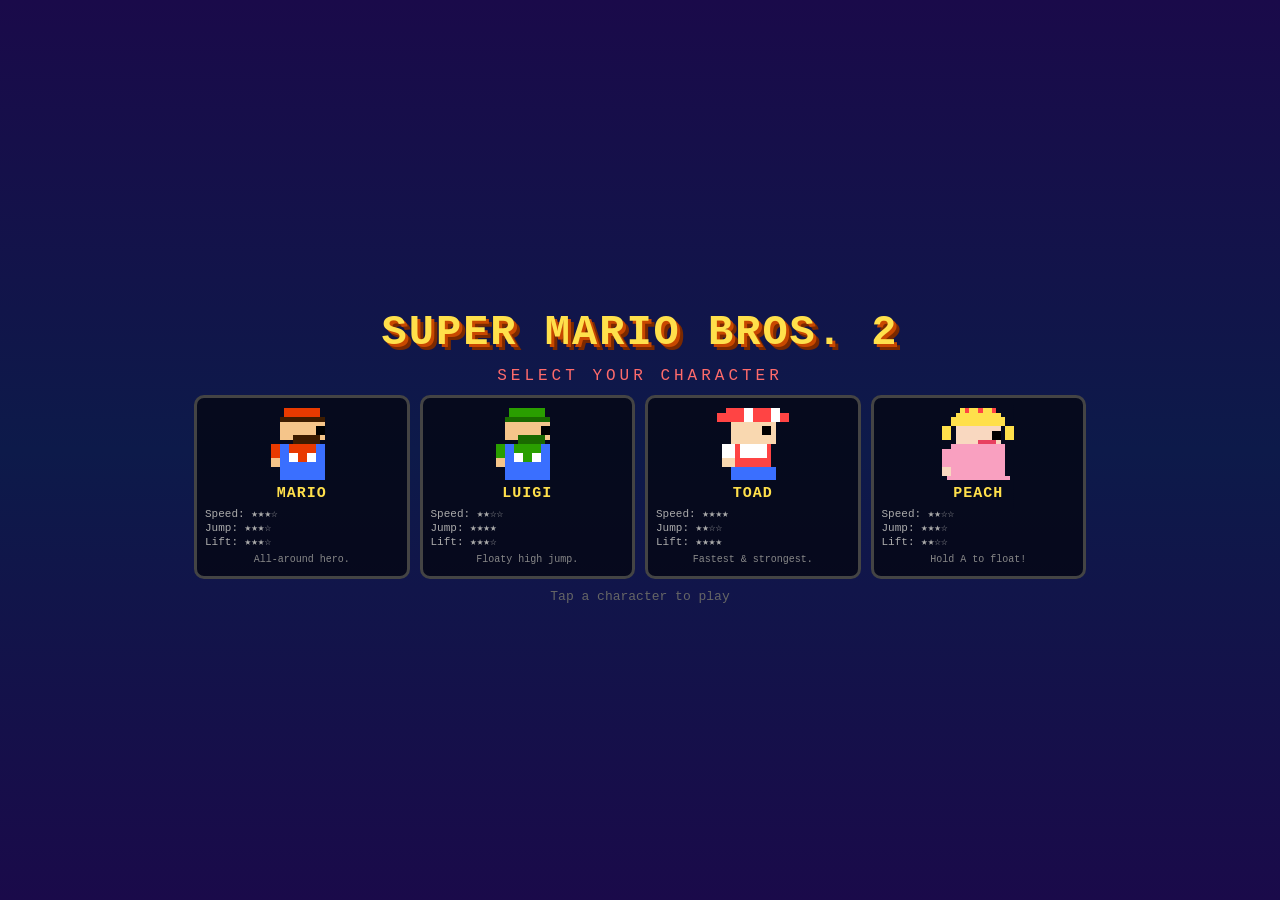
==== commit 9a6a74f6: "Optimise game for iPhone play - viewport-fit=cover + Apple PWA meta tags for full-screen edge-to-edg" ====
--- a/index.html
+++ b/index.html
@@ -2,11 +2,22 @@
 <html lang="en">
 <head>
   <meta charset="UTF-8">
-  <meta name="viewport" content="width=device-width, initial-scale=1.0, user-scalable=no">
+  <meta name="viewport" content="width=device-width, initial-scale=1.0, viewport-fit=cover, user-scalable=no">
+  <meta name="apple-mobile-web-app-capable" content="yes">
+  <meta name="apple-mobile-web-app-status-bar-style" content="black-translucent">
+  <meta name="mobile-web-app-capable" content="yes">
   <title>Super Mario Bros 2 Clone</title>
   <link rel="stylesheet" href="css/style.css">
 </head>
 <body>
+  <!-- Portrait-mode warning (touch devices only) -->
+  <div id="portrait-warning">
+    <div id="portrait-inner">
+      <div id="rotate-icon">⟳</div>
+      <p>Rotate your phone<br>to landscape to play</p>
+    </div>
+  </div>
+
   <div id="game-container">
     <!-- Character Select Screen -->
     <div id="screen-select" class="screen active">
@@ -21,7 +32,7 @@
             <span>Jump: ★★★☆</span>
             <span>Lift: ★★★☆</span>
           </div>
-          <div class="char-desc">All-around hero. Great balance of speed and jumping ability.</div>
+          <div class="char-desc">All-around hero.</div>
         </div>
         <div class="char-card" data-char="luigi">
           <canvas class="char-preview" width="64" height="64" data-char="luigi"></canvas>
@@ -31,7 +42,7 @@
             <span>Jump: ★★★★</span>
             <span>Lift: ★★★☆</span>
           </div>
-          <div class="char-desc">Floaty jump and long air-time. Great for tricky platforms.</div>
+          <div class="char-desc">Floaty high jump.</div>
         </div>
         <div class="char-card" data-char="toad">
           <canvas class="char-preview" width="64" height="64" data-char="toad"></canvas>
@@ -41,7 +52,7 @@
             <span>Jump: ★★☆☆</span>
             <span>Lift: ★★★★</span>
           </div>
-          <div class="char-desc">Fastest runner, strongest lifter. Short jump height.</div>
+          <div class="char-desc">Fastest & strongest.</div>
         </div>
         <div class="char-card" data-char="peach">
           <canvas class="char-preview" width="64" height="64" data-char="peach"></canvas>
@@ -51,10 +62,10 @@
             <span>Jump: ★★★☆</span>
             <span>Lift: ★★☆☆</span>
           </div>
-          <div class="char-desc">Float ability! Hold jump to glide through the air.</div>
+          <div class="char-desc">Hold A to float!</div>
         </div>
       </div>
-      <p class="hint-text">Click a character or press 1-4 to select</p>
+      <p class="hint-text">Tap a character to play</p>
     </div>
 
     <!-- Game Screen -->
@@ -66,15 +77,32 @@
         <div class="hud-item"><span class="hud-label">LIVES</span><span id="hud-lives">♥♥♥</span></div>
         <div class="hud-item"><span class="hud-label">HP</span><span id="hud-hp">●●●</span></div>
       </div>
-      <canvas id="game-canvas"></canvas>
-      <div id="mobile-controls">
-        <div id="dpad">
-          <button class="dpad-btn" id="btn-left">◀</button>
-          <button class="dpad-btn" id="btn-right">▶</button>
-        </div>
-        <div id="action-btns">
-          <button class="action-btn" id="btn-run">B</button>
-          <button class="action-btn" id="btn-jump">A</button>
+
+      <div id="canvas-wrap">
+        <canvas id="game-canvas"></canvas>
+
+        <!-- Touch overlay — covers canvas-wrap, handles all touch input -->
+        <div id="touch-overlay">
+          <!-- Left: directional zone -->
+          <div id="dpad-zone">
+            <div class="dpad-half" id="dpad-left"><span class="dpad-arrow">◀</span></div>
+            <div class="dpad-half" id="dpad-right"><span class="dpad-arrow">▶</span></div>
+          </div>
+
+          <!-- Right: action buttons -->
+          <div id="action-zone">
+            <div class="action-circle" id="btn-b">
+              <span class="btn-label">B</span>
+              <span class="btn-sub">RUN/THROW</span>
+            </div>
+            <div class="action-circle" id="btn-a">
+              <span class="btn-label">A</span>
+              <span class="btn-sub">JUMP</span>
+            </div>
+          </div>
+
+          <!-- Pause -->
+          <button id="btn-pause-touch" aria-label="Pause">⏸</button>
         </div>
       </div>
     </div>
--- a/css/style.css
+++ b/css/style.css
@@ -1,5 +1,12 @@
 /* ===== RESET & BASE ===== */
 *, *::before, *::after { box-sizing: border-box; margin: 0; padding: 0; }
+
+html {
+  height: 100%;
+  /* Prevent iOS bounce/overscroll */
+  overflow: hidden;
+  overscroll-behavior: none;
+}
 
 body {
   background: #000;
@@ -8,16 +15,64 @@
   display: flex;
   align-items: center;
   justify-content: center;
-  min-height: 100vh;
+  /* dvh for iOS Safari (collapses with address bar); vh fallback */
+  height: 100vh;
+  height: 100dvh;
   overflow: hidden;
+  overscroll-behavior: none;
+  touch-action: none;
   user-select: none;
+  -webkit-user-select: none;
+  -webkit-tap-highlight-color: transparent;
+  -webkit-touch-callout: none;
+}
+
+/* ===== PORTRAIT WARNING (touch devices only) ===== */
+#portrait-warning {
+  position: fixed;
+  inset: 0;
+  background: #000;
+  z-index: 9999;
+  display: none;
+  align-items: center;
+  justify-content: center;
+  flex-direction: column;
+  gap: 16px;
+  padding: env(safe-area-inset-top, 0) env(safe-area-inset-right, 0)
+           env(safe-area-inset-bottom, 0) env(safe-area-inset-left, 0);
+}
+@media (orientation: portrait) and (pointer: coarse) {
+  #portrait-warning { display: flex; }
+}
+#portrait-inner {
+  display: flex;
+  flex-direction: column;
+  align-items: center;
+  gap: 20px;
+  text-align: center;
+}
+#rotate-icon {
+  font-size: 64px;
+  animation: rotateHint 2s ease-in-out infinite;
+  display: inline-block;
+}
+@keyframes rotateHint {
+  0%   { transform: rotate(0deg); }
+  40%  { transform: rotate(90deg); }
+  60%  { transform: rotate(90deg); }
+  100% { transform: rotate(90deg) scale(1.05); }
+}
+#portrait-warning p {
+  font-size: 18px;
+  color: #ffe04b;
+  line-height: 1.6;
 }
 
 /* ===== GAME CONTAINER ===== */
 #game-container {
   position: relative;
-  width: 100vw;
-  height: 100vh;
+  width: 100%;
+  height: 100%;
   display: flex;
   align-items: center;
   justify-content: center;
@@ -31,18 +86,21 @@
   align-items: center;
   justify-content: center;
   flex-direction: column;
-  gap: 16px;
+  gap: 12px;
 }
 .screen.active { display: flex; }
 
 /* ===== CHARACTER SELECT ===== */
 #screen-select {
   background: linear-gradient(180deg, #1a0a4a 0%, #0d1a4a 50%, #1a0a4a 100%);
-  padding: 20px;
+  padding: 12px env(safe-area-inset-right, 12px) env(safe-area-inset-bottom, 12px) env(safe-area-inset-left, 12px);
+  gap: 10px;
+  overflow-y: auto;
+  -webkit-overflow-scrolling: touch;
 }
 
 .title-text {
-  font-size: clamp(20px, 5vw, 42px);
+  font-size: clamp(18px, 5vw, 42px);
   color: #ffe04b;
   text-shadow: 3px 3px 0 #c84800, 6px 6px 0 #7a2900;
   letter-spacing: 2px;
@@ -64,12 +122,11 @@
 #character-grid {
   display: grid;
   grid-template-columns: repeat(4, 1fr);
-  gap: 12px;
+  gap: 10px;
   max-width: 900px;
   width: 100%;
-  padding: 0 10px;
-}
-
+  padding: 0 4px;
+}
 @media (max-width: 600px) {
   #character-grid { grid-template-columns: repeat(2, 1fr); }
 }
@@ -77,27 +134,37 @@
 .char-card {
   background: rgba(0,0,0,0.6);
   border: 3px solid #444;
-  border-radius: 8px;
-  padding: 12px 8px;
+  border-radius: 10px;
+  padding: 10px 8px;
   cursor: pointer;
   display: flex;
   flex-direction: column;
   align-items: center;
-  gap: 6px;
-  transition: border-color 0.15s, background 0.15s, transform 0.15s;
-}
-.char-card:hover, .char-card.selected {
+  gap: 5px;
+  /* Minimum tap target */
+  min-height: 130px;
+  transition: border-color 0.15s, background 0.15s, transform 0.1s;
+  -webkit-tap-highlight-color: transparent;
+}
+.char-card:active {
   border-color: #ffe04b;
-  background: rgba(255,224,75,0.1);
-  transform: scale(1.04);
+  background: rgba(255,224,75,0.12);
+  transform: scale(0.97);
+}
+@media (hover: hover) {
+  .char-card:hover {
+    border-color: #ffe04b;
+    background: rgba(255,224,75,0.1);
+    transform: scale(1.04);
+  }
 }
 .char-card canvas {
   image-rendering: pixelated;
-  width: 80px;
-  height: 80px;
+  width: 72px;
+  height: 72px;
 }
 .char-name {
-  font-size: clamp(11px, 2vw, 14px);
+  font-size: clamp(11px, 2.5vw, 15px);
   color: #ffe04b;
   font-weight: bold;
   letter-spacing: 1px;
@@ -105,8 +172,8 @@
 .char-stats {
   display: flex;
   flex-direction: column;
-  gap: 2px;
-  font-size: clamp(8px, 1.5vw, 11px);
+  gap: 1px;
+  font-size: clamp(8px, 1.8vw, 11px);
   color: #aaa;
   text-align: left;
   width: 100%;
@@ -119,7 +186,7 @@
 }
 
 .hint-text {
-  font-size: clamp(9px, 2vw, 12px);
+  font-size: clamp(10px, 2vw, 13px);
   color: #666;
   text-align: center;
   animation: blink 1.2s step-end infinite;
@@ -133,102 +200,190 @@
   background: #000;
 }
 
+/* ===== HUD ===== */
 #hud {
   width: 100%;
-  max-width: 800px;
   display: flex;
   justify-content: space-between;
   align-items: center;
-  padding: 4px 8px;
+  padding: 4px max(8px, env(safe-area-inset-right)) 4px max(8px, env(safe-area-inset-left));
   background: #111;
   border-bottom: 2px solid #333;
   flex-shrink: 0;
+  /* Sit below the status bar on notch phones */
+  padding-top: calc(4px + env(safe-area-inset-top, 0px));
 }
 .hud-item {
   display: flex;
   flex-direction: column;
   align-items: center;
-  gap: 2px;
+  gap: 1px;
 }
 .hud-label {
-  font-size: 9px;
+  font-size: 8px;
   color: #888;
   letter-spacing: 1px;
 }
 .hud-item > span:last-child {
   font-size: clamp(10px, 2vw, 13px);
   color: #ffe04b;
+}
+
+/* ===== CANVAS WRAPPER ===== */
+#canvas-wrap {
+  position: relative;
+  flex: 1;
+  width: 100%;
+  display: flex;
+  align-items: center;
+  justify-content: center;
+  overflow: hidden;
+  background: #000;
+  /* Reserve bottom safe-area so home bar doesn't overlap controls */
+  padding-bottom: env(safe-area-inset-bottom, 0px);
 }
 
 #game-canvas {
   display: block;
   image-rendering: pixelated;
+  image-rendering: crisp-edges;
+  /* CSS scales the canvas to fit; JS keeps intrinsic size at 800×480 */
   max-width: 100%;
-  max-height: calc(100vh - 80px);
+  max-height: 100%;
+  touch-action: none;
+}
+
+/* ===== TOUCH OVERLAY ===== */
+#touch-overlay {
+  display: none; /* shown by media query below */
+  position: absolute;
+  inset: 0;
+  pointer-events: none; /* individual zones re-enable it */
+}
+@media (pointer: coarse) {
+  #touch-overlay { display: block; }
+}
+
+/* ---- D-pad zone: lower-left ---- */
+#dpad-zone {
+  position: absolute;
+  left: 0;
+  bottom: 0;
+  width: 42%;
+  height: 52%;
+  display: flex;
+  pointer-events: all;
+  touch-action: none;
+}
+
+.dpad-half {
   flex: 1;
-}
-
-/* ===== MOBILE CONTROLS ===== */
-#mobile-controls {
-  display: none;
-  width: 100%;
-  max-width: 800px;
-  justify-content: space-between;
-  padding: 8px 16px;
-  background: #111;
-  border-top: 2px solid #333;
-}
-@media (max-width: 800px), (pointer: coarse) {
-  #mobile-controls { display: flex; }
-}
-
-#dpad { display: flex; gap: 8px; }
-#action-btns { display: flex; gap: 8px; }
-
-.dpad-btn, .action-btn {
-  width: 52px;
-  height: 52px;
-  background: rgba(255,255,255,0.15);
-  border: 2px solid rgba(255,255,255,0.3);
+  display: flex;
+  align-items: flex-end;
+  justify-content: center;
+  padding-bottom: 18px;
+}
+.dpad-arrow {
+  font-size: 32px;
+  color: rgba(255,255,255,0.25);
+  transition: color 0.08s;
+  pointer-events: none;
+}
+#dpad-left.active  .dpad-arrow { color: rgba(255,255,255,0.75); }
+#dpad-right.active .dpad-arrow { color: rgba(255,255,255,0.75); }
+
+/* ---- Action zone: lower-right ---- */
+#action-zone {
+  position: absolute;
+  right: 0;
+  bottom: 0;
+  width: 38%;
+  height: 52%;
+  display: flex;
+  flex-direction: row;
+  align-items: flex-end;
+  justify-content: center;
+  gap: 14px;
+  padding-bottom: 14px;
+  padding-right: max(14px, env(safe-area-inset-right, 14px));
+  pointer-events: all;
+  touch-action: none;
+}
+
+.action-circle {
+  width: 72px;
+  height: 72px;
+  border-radius: 50%;
+  display: flex;
+  flex-direction: column;
+  align-items: center;
+  justify-content: center;
+  gap: 2px;
+  border: 3px solid rgba(255,255,255,0.25);
+  background: rgba(255,255,255,0.08);
+  transition: background 0.08s, border-color 0.08s;
+  pointer-events: none; /* zone handles touch, not individual buttons */
+}
+.action-circle.active {
+  background: rgba(255,255,255,0.28);
+  border-color: rgba(255,255,255,0.7);
+}
+#btn-b { background: rgba(255,80,30,0.18); border-color: rgba(255,120,60,0.35); }
+#btn-b.active { background: rgba(255,100,40,0.55); border-color: rgba(255,160,80,0.9); }
+#btn-a { background: rgba(60,180,60,0.18); border-color: rgba(80,220,80,0.35); }
+#btn-a.active { background: rgba(60,200,60,0.55); border-color: rgba(80,255,80,0.9); }
+
+.btn-label {
+  font-size: 22px;
+  font-weight: bold;
+  color: rgba(255,255,255,0.85);
+  line-height: 1;
+  pointer-events: none;
+}
+.btn-sub {
+  font-size: 8px;
+  color: rgba(255,255,255,0.5);
+  letter-spacing: 0.5px;
+  pointer-events: none;
+}
+
+/* ---- Pause touch button ---- */
+#btn-pause-touch {
+  position: absolute;
+  top: 10px;
+  right: max(10px, env(safe-area-inset-right, 10px));
+  width: 44px;
+  height: 44px;
+  background: rgba(255,255,255,0.12);
+  border: 2px solid rgba(255,255,255,0.25);
   border-radius: 8px;
-  color: #fff;
+  color: rgba(255,255,255,0.7);
   font-size: 18px;
+  display: flex;
+  align-items: center;
+  justify-content: center;
   cursor: pointer;
+  pointer-events: all;
   touch-action: none;
-  display: flex;
-  align-items: center;
-  justify-content: center;
-  font-family: inherit;
-}
-.action-btn {
-  border-radius: 50%;
-  background: rgba(255,100,50,0.3);
-  font-weight: bold;
-}
-.dpad-btn:active, .action-btn:active {
-  background: rgba(255,255,255,0.35);
-  transform: scale(0.94);
+  -webkit-tap-highlight-color: transparent;
+}
+#btn-pause-touch:active {
+  background: rgba(255,255,255,0.3);
 }
 
 /* ===== OVERLAY SCREENS ===== */
-#screen-gameover {
-  background: rgba(0,0,0,0.92);
-}
-#screen-win {
-  background: linear-gradient(180deg, #0a2a0a 0%, #0a1a0a 100%);
-}
-#screen-pause {
-  background: rgba(0,0,20,0.92);
-}
+#screen-gameover { background: rgba(0,0,0,0.92); }
+#screen-win      { background: linear-gradient(180deg, #0a2a0a 0%, #0a1a0a 100%); }
+#screen-pause    { background: rgba(0,0,20,0.92); }
 
 .go-title {
-  font-size: clamp(32px, 8vw, 64px);
+  font-size: clamp(28px, 8vw, 64px);
   color: #ff3a3a;
   text-shadow: 3px 3px 0 #800000;
   letter-spacing: 4px;
 }
 .win-title {
-  font-size: clamp(32px, 8vw, 64px);
+  font-size: clamp(28px, 8vw, 64px);
   color: #4eff4e;
   text-shadow: 3px 3px 0 #008000;
   letter-spacing: 4px;
@@ -238,7 +393,7 @@
   font-size: clamp(12px, 2.5vw, 18px);
 }
 .pause-title {
-  font-size: clamp(28px, 6vw, 48px);
+  font-size: clamp(24px, 6vw, 48px);
   color: #ffe04b;
   text-shadow: 3px 3px 0 #c84800;
 }
@@ -249,19 +404,22 @@
 }
 
 .menu-btn {
-  padding: 10px 28px;
+  padding: 14px 32px;
   background: #c84800;
   border: 3px solid #ff8c42;
-  border-radius: 6px;
+  border-radius: 8px;
   color: #fff;
   font-family: 'Courier New', monospace;
-  font-size: clamp(12px, 2.5vw, 16px);
+  font-size: clamp(13px, 2.5vw, 17px);
   letter-spacing: 2px;
   cursor: pointer;
-  transition: background 0.1s, transform 0.1s;
-}
-.menu-btn:hover {
-  background: #ff6a1a;
-  transform: scale(1.05);
-}
-.menu-btn:active { transform: scale(0.97); }
+  /* Minimum tap target */
+  min-width: 180px;
+  min-height: 52px;
+  -webkit-tap-highlight-color: transparent;
+  transition: background 0.1s;
+}
+.menu-btn:active { background: #ff6a1a; transform: scale(0.97); }
+@media (hover: hover) {
+  .menu-btn:hover { background: #ff6a1a; transform: scale(1.05); }
+}
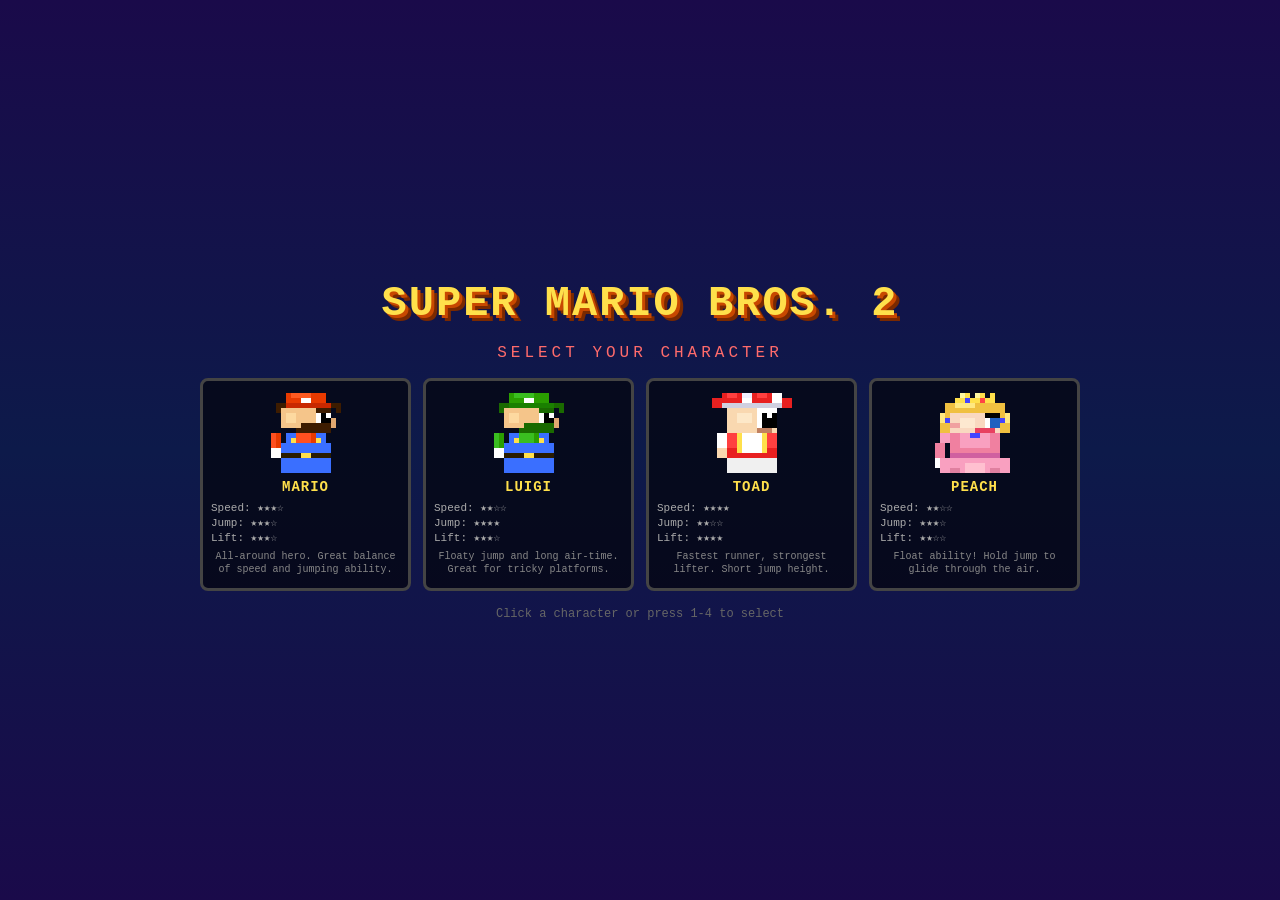
==== commit 8b102583: "Optimize for iPhone, fix bugs, and enhance character/enemy graphics iPhone optimization: - Add iOS m" ====
--- a/index.html
+++ b/index.html
@@ -2,7 +2,7 @@
 <html lang="en">
 <head>
   <meta charset="UTF-8">
-  <meta name="viewport" content="width=device-width, initial-scale=1.0, viewport-fit=cover, user-scalable=no">
+  <meta name="viewport" content="width=device-width, initial-scale=1.0, maximum-scale=1.0, user-scalable=no, viewport-fit=cover">
   <meta name="apple-mobile-web-app-capable" content="yes">
   <meta name="apple-mobile-web-app-status-bar-style" content="black-translucent">
   <meta name="mobile-web-app-capable" content="yes">
@@ -10,14 +10,6 @@
   <link rel="stylesheet" href="css/style.css">
 </head>
 <body>
-  <!-- Portrait-mode warning (touch devices only) -->
-  <div id="portrait-warning">
-    <div id="portrait-inner">
-      <div id="rotate-icon">⟳</div>
-      <p>Rotate your phone<br>to landscape to play</p>
-    </div>
-  </div>
-
   <div id="game-container">
     <!-- Character Select Screen -->
     <div id="screen-select" class="screen active">
@@ -32,7 +24,7 @@
             <span>Jump: ★★★☆</span>
             <span>Lift: ★★★☆</span>
           </div>
-          <div class="char-desc">All-around hero.</div>
+          <div class="char-desc">All-around hero. Great balance of speed and jumping ability.</div>
         </div>
         <div class="char-card" data-char="luigi">
           <canvas class="char-preview" width="64" height="64" data-char="luigi"></canvas>
@@ -42,7 +34,7 @@
             <span>Jump: ★★★★</span>
             <span>Lift: ★★★☆</span>
           </div>
-          <div class="char-desc">Floaty high jump.</div>
+          <div class="char-desc">Floaty jump and long air-time. Great for tricky platforms.</div>
         </div>
         <div class="char-card" data-char="toad">
           <canvas class="char-preview" width="64" height="64" data-char="toad"></canvas>
@@ -52,7 +44,7 @@
             <span>Jump: ★★☆☆</span>
             <span>Lift: ★★★★</span>
           </div>
-          <div class="char-desc">Fastest & strongest.</div>
+          <div class="char-desc">Fastest runner, strongest lifter. Short jump height.</div>
         </div>
         <div class="char-card" data-char="peach">
           <canvas class="char-preview" width="64" height="64" data-char="peach"></canvas>
@@ -62,10 +54,10 @@
             <span>Jump: ★★★☆</span>
             <span>Lift: ★★☆☆</span>
           </div>
-          <div class="char-desc">Hold A to float!</div>
+          <div class="char-desc">Float ability! Hold jump to glide through the air.</div>
         </div>
       </div>
-      <p class="hint-text">Tap a character to play</p>
+      <p class="hint-text">Click a character or press 1-4 to select</p>
     </div>
 
     <!-- Game Screen -->
@@ -77,32 +69,15 @@
         <div class="hud-item"><span class="hud-label">LIVES</span><span id="hud-lives">♥♥♥</span></div>
         <div class="hud-item"><span class="hud-label">HP</span><span id="hud-hp">●●●</span></div>
       </div>
-
-      <div id="canvas-wrap">
-        <canvas id="game-canvas"></canvas>
-
-        <!-- Touch overlay — covers canvas-wrap, handles all touch input -->
-        <div id="touch-overlay">
-          <!-- Left: directional zone -->
-          <div id="dpad-zone">
-            <div class="dpad-half" id="dpad-left"><span class="dpad-arrow">◀</span></div>
-            <div class="dpad-half" id="dpad-right"><span class="dpad-arrow">▶</span></div>
-          </div>
-
-          <!-- Right: action buttons -->
-          <div id="action-zone">
-            <div class="action-circle" id="btn-b">
-              <span class="btn-label">B</span>
-              <span class="btn-sub">RUN/THROW</span>
-            </div>
-            <div class="action-circle" id="btn-a">
-              <span class="btn-label">A</span>
-              <span class="btn-sub">JUMP</span>
-            </div>
-          </div>
-
-          <!-- Pause -->
-          <button id="btn-pause-touch" aria-label="Pause">⏸</button>
+      <canvas id="game-canvas"></canvas>
+      <div id="mobile-controls">
+        <div id="dpad">
+          <button class="dpad-btn" id="btn-left">◀</button>
+          <button class="dpad-btn" id="btn-right">▶</button>
+        </div>
+        <div id="action-btns">
+          <button class="action-btn" id="btn-run">B</button>
+          <button class="action-btn" id="btn-jump">A</button>
         </div>
       </div>
     </div>
--- a/css/style.css
+++ b/css/style.css
@@ -1,11 +1,11 @@
 /* ===== RESET & BASE ===== */
 *, *::before, *::after { box-sizing: border-box; margin: 0; padding: 0; }
 
-html {
-  height: 100%;
-  /* Prevent iOS bounce/overscroll */
-  overflow: hidden;
-  overscroll-behavior: none;
+:root {
+  --sat: env(safe-area-inset-top, 0px);
+  --sab: env(safe-area-inset-bottom, 0px);
+  --sal: env(safe-area-inset-left, 0px);
+  --sar: env(safe-area-inset-right, 0px);
 }
 
 body {
@@ -15,67 +15,29 @@
   display: flex;
   align-items: center;
   justify-content: center;
-  /* dvh for iOS Safari (collapses with address bar); vh fallback */
-  height: 100vh;
-  height: 100dvh;
+  min-height: 100vh;
+  min-height: 100dvh;
   overflow: hidden;
-  overscroll-behavior: none;
-  touch-action: none;
   user-select: none;
   -webkit-user-select: none;
+  -webkit-touch-callout: none;
   -webkit-tap-highlight-color: transparent;
-  -webkit-touch-callout: none;
-}
-
-/* ===== PORTRAIT WARNING (touch devices only) ===== */
-#portrait-warning {
-  position: fixed;
-  inset: 0;
-  background: #000;
-  z-index: 9999;
-  display: none;
-  align-items: center;
-  justify-content: center;
-  flex-direction: column;
-  gap: 16px;
-  padding: env(safe-area-inset-top, 0) env(safe-area-inset-right, 0)
-           env(safe-area-inset-bottom, 0) env(safe-area-inset-left, 0);
-}
-@media (orientation: portrait) and (pointer: coarse) {
-  #portrait-warning { display: flex; }
-}
-#portrait-inner {
-  display: flex;
-  flex-direction: column;
-  align-items: center;
-  gap: 20px;
-  text-align: center;
-}
-#rotate-icon {
-  font-size: 64px;
-  animation: rotateHint 2s ease-in-out infinite;
-  display: inline-block;
-}
-@keyframes rotateHint {
-  0%   { transform: rotate(0deg); }
-  40%  { transform: rotate(90deg); }
-  60%  { transform: rotate(90deg); }
-  100% { transform: rotate(90deg) scale(1.05); }
-}
-#portrait-warning p {
-  font-size: 18px;
-  color: #ffe04b;
-  line-height: 1.6;
+  overscroll-behavior: none;
 }
 
 /* ===== GAME CONTAINER ===== */
 #game-container {
   position: relative;
   width: 100%;
-  height: 100%;
-  display: flex;
-  align-items: center;
-  justify-content: center;
+  height: 100vh;
+  height: 100dvh;
+  display: flex;
+  align-items: center;
+  justify-content: center;
+  padding-top: var(--sat);
+  padding-bottom: var(--sab);
+  padding-left: var(--sal);
+  padding-right: var(--sar);
 }
 
 /* ===== SCREENS ===== */
@@ -86,21 +48,18 @@
   align-items: center;
   justify-content: center;
   flex-direction: column;
-  gap: 12px;
+  gap: 16px;
 }
 .screen.active { display: flex; }
 
 /* ===== CHARACTER SELECT ===== */
 #screen-select {
   background: linear-gradient(180deg, #1a0a4a 0%, #0d1a4a 50%, #1a0a4a 100%);
-  padding: 12px env(safe-area-inset-right, 12px) env(safe-area-inset-bottom, 12px) env(safe-area-inset-left, 12px);
-  gap: 10px;
-  overflow-y: auto;
-  -webkit-overflow-scrolling: touch;
+  padding: 20px;
 }
 
 .title-text {
-  font-size: clamp(18px, 5vw, 42px);
+  font-size: clamp(20px, 5vw, 42px);
   color: #ffe04b;
   text-shadow: 3px 3px 0 #c84800, 6px 6px 0 #7a2900;
   letter-spacing: 2px;
@@ -122,11 +81,12 @@
 #character-grid {
   display: grid;
   grid-template-columns: repeat(4, 1fr);
-  gap: 10px;
+  gap: 12px;
   max-width: 900px;
   width: 100%;
-  padding: 0 4px;
-}
+  padding: 0 10px;
+}
+
 @media (max-width: 600px) {
   #character-grid { grid-template-columns: repeat(2, 1fr); }
 }
@@ -134,37 +94,27 @@
 .char-card {
   background: rgba(0,0,0,0.6);
   border: 3px solid #444;
-  border-radius: 10px;
-  padding: 10px 8px;
+  border-radius: 8px;
+  padding: 12px 8px;
   cursor: pointer;
   display: flex;
   flex-direction: column;
   align-items: center;
-  gap: 5px;
-  /* Minimum tap target */
-  min-height: 130px;
-  transition: border-color 0.15s, background 0.15s, transform 0.1s;
-  -webkit-tap-highlight-color: transparent;
-}
-.char-card:active {
+  gap: 6px;
+  transition: border-color 0.15s, background 0.15s, transform 0.15s;
+}
+.char-card:hover, .char-card.selected {
   border-color: #ffe04b;
-  background: rgba(255,224,75,0.12);
-  transform: scale(0.97);
-}
-@media (hover: hover) {
-  .char-card:hover {
-    border-color: #ffe04b;
-    background: rgba(255,224,75,0.1);
-    transform: scale(1.04);
-  }
+  background: rgba(255,224,75,0.1);
+  transform: scale(1.04);
 }
 .char-card canvas {
   image-rendering: pixelated;
-  width: 72px;
-  height: 72px;
+  width: 80px;
+  height: 80px;
 }
 .char-name {
-  font-size: clamp(11px, 2.5vw, 15px);
+  font-size: clamp(11px, 2vw, 14px);
   color: #ffe04b;
   font-weight: bold;
   letter-spacing: 1px;
@@ -172,8 +122,8 @@
 .char-stats {
   display: flex;
   flex-direction: column;
-  gap: 1px;
-  font-size: clamp(8px, 1.8vw, 11px);
+  gap: 2px;
+  font-size: clamp(8px, 1.5vw, 11px);
   color: #aaa;
   text-align: left;
   width: 100%;
@@ -186,7 +136,7 @@
 }
 
 .hint-text {
-  font-size: clamp(10px, 2vw, 13px);
+  font-size: clamp(9px, 2vw, 12px);
   color: #666;
   text-align: center;
   animation: blink 1.2s step-end infinite;
@@ -200,190 +150,115 @@
   background: #000;
 }
 
-/* ===== HUD ===== */
 #hud {
   width: 100%;
+  max-width: 800px;
   display: flex;
   justify-content: space-between;
   align-items: center;
-  padding: 4px max(8px, env(safe-area-inset-right)) 4px max(8px, env(safe-area-inset-left));
+  padding: 4px 8px;
   background: #111;
   border-bottom: 2px solid #333;
   flex-shrink: 0;
-  /* Sit below the status bar on notch phones */
-  padding-top: calc(4px + env(safe-area-inset-top, 0px));
 }
 .hud-item {
   display: flex;
   flex-direction: column;
   align-items: center;
-  gap: 1px;
+  gap: 2px;
 }
 .hud-label {
-  font-size: 8px;
+  font-size: 9px;
   color: #888;
   letter-spacing: 1px;
 }
 .hud-item > span:last-child {
   font-size: clamp(10px, 2vw, 13px);
   color: #ffe04b;
-}
-
-/* ===== CANVAS WRAPPER ===== */
-#canvas-wrap {
-  position: relative;
-  flex: 1;
-  width: 100%;
-  display: flex;
-  align-items: center;
-  justify-content: center;
-  overflow: hidden;
-  background: #000;
-  /* Reserve bottom safe-area so home bar doesn't overlap controls */
-  padding-bottom: env(safe-area-inset-bottom, 0px);
 }
 
 #game-canvas {
   display: block;
   image-rendering: pixelated;
-  image-rendering: crisp-edges;
-  /* CSS scales the canvas to fit; JS keeps intrinsic size at 800×480 */
+  image-rendering: -webkit-optimize-contrast;
   max-width: 100%;
-  max-height: 100%;
+  max-height: calc(100vh - 80px);
+  max-height: calc(100dvh - 80px);
+  flex: 1;
+}
+
+/* ===== MOBILE CONTROLS ===== */
+#mobile-controls {
+  display: none;
+  width: 100%;
+  max-width: 800px;
+  justify-content: space-between;
+  align-items: center;
+  padding: 10px 20px;
+  padding-bottom: max(10px, var(--sab));
+  background: #111;
+  border-top: 2px solid #333;
+}
+@media (max-width: 800px), (pointer: coarse) {
+  #mobile-controls { display: flex; }
+}
+
+#dpad { display: flex; gap: 10px; }
+#action-btns { display: flex; gap: 12px; }
+
+.dpad-btn, .action-btn {
+  width: 60px;
+  height: 60px;
+  background: rgba(255,255,255,0.15);
+  border: 2px solid rgba(255,255,255,0.35);
+  border-radius: 10px;
+  color: #fff;
+  font-size: 20px;
+  cursor: pointer;
   touch-action: none;
-}
-
-/* ===== TOUCH OVERLAY ===== */
-#touch-overlay {
-  display: none; /* shown by media query below */
-  position: absolute;
-  inset: 0;
-  pointer-events: none; /* individual zones re-enable it */
-}
-@media (pointer: coarse) {
-  #touch-overlay { display: block; }
-}
-
-/* ---- D-pad zone: lower-left ---- */
-#dpad-zone {
-  position: absolute;
-  left: 0;
-  bottom: 0;
-  width: 42%;
-  height: 52%;
-  display: flex;
-  pointer-events: all;
-  touch-action: none;
-}
-
-.dpad-half {
-  flex: 1;
-  display: flex;
-  align-items: flex-end;
-  justify-content: center;
-  padding-bottom: 18px;
-}
-.dpad-arrow {
-  font-size: 32px;
-  color: rgba(255,255,255,0.25);
-  transition: color 0.08s;
-  pointer-events: none;
-}
-#dpad-left.active  .dpad-arrow { color: rgba(255,255,255,0.75); }
-#dpad-right.active .dpad-arrow { color: rgba(255,255,255,0.75); }
-
-/* ---- Action zone: lower-right ---- */
-#action-zone {
-  position: absolute;
-  right: 0;
-  bottom: 0;
-  width: 38%;
-  height: 52%;
-  display: flex;
-  flex-direction: row;
-  align-items: flex-end;
-  justify-content: center;
-  gap: 14px;
-  padding-bottom: 14px;
-  padding-right: max(14px, env(safe-area-inset-right, 14px));
-  pointer-events: all;
-  touch-action: none;
-}
-
-.action-circle {
-  width: 72px;
-  height: 72px;
+  -webkit-touch-callout: none;
+  display: flex;
+  align-items: center;
+  justify-content: center;
+  font-family: inherit;
+}
+.action-btn {
+  width: 64px;
+  height: 64px;
   border-radius: 50%;
-  display: flex;
-  flex-direction: column;
-  align-items: center;
-  justify-content: center;
-  gap: 2px;
-  border: 3px solid rgba(255,255,255,0.25);
-  background: rgba(255,255,255,0.08);
-  transition: background 0.08s, border-color 0.08s;
-  pointer-events: none; /* zone handles touch, not individual buttons */
-}
-.action-circle.active {
-  background: rgba(255,255,255,0.28);
-  border-color: rgba(255,255,255,0.7);
-}
-#btn-b { background: rgba(255,80,30,0.18); border-color: rgba(255,120,60,0.35); }
-#btn-b.active { background: rgba(255,100,40,0.55); border-color: rgba(255,160,80,0.9); }
-#btn-a { background: rgba(60,180,60,0.18); border-color: rgba(80,220,80,0.35); }
-#btn-a.active { background: rgba(60,200,60,0.55); border-color: rgba(80,255,80,0.9); }
-
-.btn-label {
+  background: rgba(255,100,50,0.35);
+  font-weight: bold;
   font-size: 22px;
-  font-weight: bold;
-  color: rgba(255,255,255,0.85);
-  line-height: 1;
-  pointer-events: none;
-}
-.btn-sub {
-  font-size: 8px;
-  color: rgba(255,255,255,0.5);
-  letter-spacing: 0.5px;
-  pointer-events: none;
-}
-
-/* ---- Pause touch button ---- */
-#btn-pause-touch {
-  position: absolute;
-  top: 10px;
-  right: max(10px, env(safe-area-inset-right, 10px));
-  width: 44px;
-  height: 44px;
-  background: rgba(255,255,255,0.12);
-  border: 2px solid rgba(255,255,255,0.25);
-  border-radius: 8px;
-  color: rgba(255,255,255,0.7);
-  font-size: 18px;
-  display: flex;
-  align-items: center;
-  justify-content: center;
-  cursor: pointer;
-  pointer-events: all;
-  touch-action: none;
-  -webkit-tap-highlight-color: transparent;
-}
-#btn-pause-touch:active {
-  background: rgba(255,255,255,0.3);
+  border: 3px solid rgba(255,130,60,0.5);
+}
+.action-btn#btn-jump {
+  background: rgba(80,160,255,0.35);
+  border-color: rgba(100,180,255,0.5);
+}
+.dpad-btn:active, .action-btn:active {
+  background: rgba(255,255,255,0.4);
+  transform: scale(0.92);
 }
 
 /* ===== OVERLAY SCREENS ===== */
-#screen-gameover { background: rgba(0,0,0,0.92); }
-#screen-win      { background: linear-gradient(180deg, #0a2a0a 0%, #0a1a0a 100%); }
-#screen-pause    { background: rgba(0,0,20,0.92); }
+#screen-gameover {
+  background: rgba(0,0,0,0.92);
+}
+#screen-win {
+  background: linear-gradient(180deg, #0a2a0a 0%, #0a1a0a 100%);
+}
+#screen-pause {
+  background: rgba(0,0,20,0.92);
+}
 
 .go-title {
-  font-size: clamp(28px, 8vw, 64px);
+  font-size: clamp(32px, 8vw, 64px);
   color: #ff3a3a;
   text-shadow: 3px 3px 0 #800000;
   letter-spacing: 4px;
 }
 .win-title {
-  font-size: clamp(28px, 8vw, 64px);
+  font-size: clamp(32px, 8vw, 64px);
   color: #4eff4e;
   text-shadow: 3px 3px 0 #008000;
   letter-spacing: 4px;
@@ -393,7 +268,7 @@
   font-size: clamp(12px, 2.5vw, 18px);
 }
 .pause-title {
-  font-size: clamp(24px, 6vw, 48px);
+  font-size: clamp(28px, 6vw, 48px);
   color: #ffe04b;
   text-shadow: 3px 3px 0 #c84800;
 }
@@ -404,22 +279,19 @@
 }
 
 .menu-btn {
-  padding: 14px 32px;
+  padding: 10px 28px;
   background: #c84800;
   border: 3px solid #ff8c42;
-  border-radius: 8px;
+  border-radius: 6px;
   color: #fff;
   font-family: 'Courier New', monospace;
-  font-size: clamp(13px, 2.5vw, 17px);
+  font-size: clamp(12px, 2.5vw, 16px);
   letter-spacing: 2px;
   cursor: pointer;
-  /* Minimum tap target */
-  min-width: 180px;
-  min-height: 52px;
-  -webkit-tap-highlight-color: transparent;
-  transition: background 0.1s;
-}
-.menu-btn:active { background: #ff6a1a; transform: scale(0.97); }
-@media (hover: hover) {
-  .menu-btn:hover { background: #ff6a1a; transform: scale(1.05); }
-}
+  transition: background 0.1s, transform 0.1s;
+}
+.menu-btn:hover {
+  background: #ff6a1a;
+  transform: scale(1.05);
+}
+.menu-btn:active { transform: scale(0.97); }
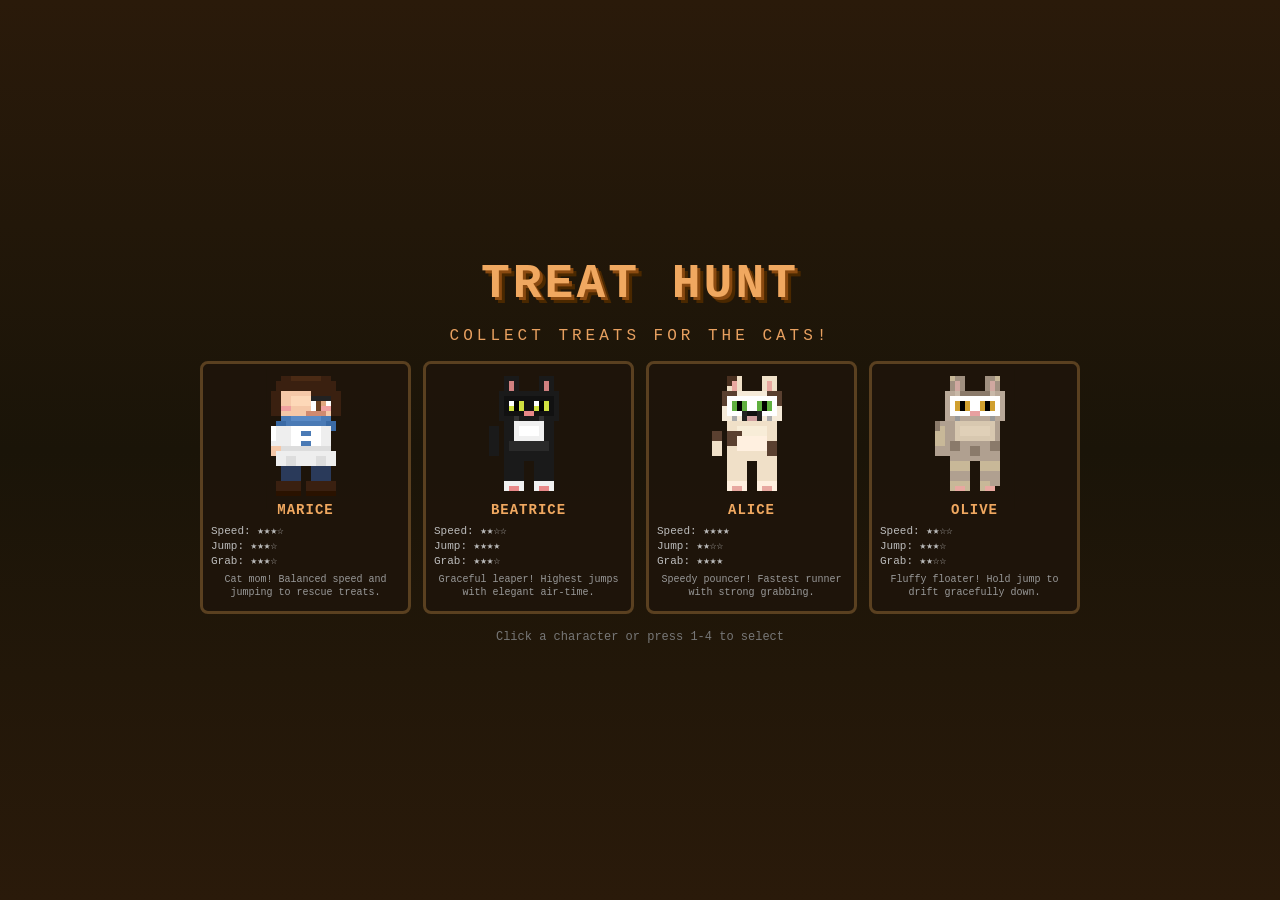
==== commit 5d8e2e56: "Replace game characters with family: Marice, Beatrice, Alice, and Olive Complete game retheme from S" ====
--- a/index.html
+++ b/index.html
@@ -6,55 +6,55 @@
   <meta name="apple-mobile-web-app-capable" content="yes">
   <meta name="apple-mobile-web-app-status-bar-style" content="black-translucent">
   <meta name="mobile-web-app-capable" content="yes">
-  <title>Super Mario Bros 2 Clone</title>
+  <title>Treat Hunt - A Cat Family Adventure</title>
   <link rel="stylesheet" href="css/style.css">
 </head>
 <body>
   <div id="game-container">
     <!-- Character Select Screen -->
     <div id="screen-select" class="screen active">
-      <h1 class="title-text">SUPER MARIO BROS. 2</h1>
-      <p class="subtitle">SELECT YOUR CHARACTER</p>
+      <h1 class="title-text">TREAT HUNT</h1>
+      <p class="subtitle">COLLECT TREATS FOR THE CATS!</p>
       <div id="character-grid">
-        <div class="char-card" data-char="mario">
-          <canvas class="char-preview" width="64" height="64" data-char="mario"></canvas>
-          <div class="char-name">MARIO</div>
+        <div class="char-card" data-char="marice">
+          <canvas class="char-preview" width="64" height="96" data-char="marice"></canvas>
+          <div class="char-name">MARICE</div>
           <div class="char-stats">
             <span>Speed: ★★★☆</span>
             <span>Jump: ★★★☆</span>
-            <span>Lift: ★★★☆</span>
+            <span>Grab: ★★★☆</span>
           </div>
-          <div class="char-desc">All-around hero. Great balance of speed and jumping ability.</div>
+          <div class="char-desc">Cat mom! Balanced speed and jumping to rescue treats.</div>
         </div>
-        <div class="char-card" data-char="luigi">
-          <canvas class="char-preview" width="64" height="64" data-char="luigi"></canvas>
-          <div class="char-name">LUIGI</div>
+        <div class="char-card" data-char="beatrice">
+          <canvas class="char-preview" width="64" height="96" data-char="beatrice"></canvas>
+          <div class="char-name">BEATRICE</div>
           <div class="char-stats">
             <span>Speed: ★★☆☆</span>
             <span>Jump: ★★★★</span>
-            <span>Lift: ★★★☆</span>
+            <span>Grab: ★★★☆</span>
           </div>
-          <div class="char-desc">Floaty jump and long air-time. Great for tricky platforms.</div>
+          <div class="char-desc">Graceful leaper! Highest jumps with elegant air-time.</div>
         </div>
-        <div class="char-card" data-char="toad">
-          <canvas class="char-preview" width="64" height="64" data-char="toad"></canvas>
-          <div class="char-name">TOAD</div>
+        <div class="char-card" data-char="alice">
+          <canvas class="char-preview" width="64" height="96" data-char="alice"></canvas>
+          <div class="char-name">ALICE</div>
           <div class="char-stats">
             <span>Speed: ★★★★</span>
             <span>Jump: ★★☆☆</span>
-            <span>Lift: ★★★★</span>
+            <span>Grab: ★★★★</span>
           </div>
-          <div class="char-desc">Fastest runner, strongest lifter. Short jump height.</div>
+          <div class="char-desc">Speedy pouncer! Fastest runner with strong grabbing.</div>
         </div>
-        <div class="char-card" data-char="peach">
-          <canvas class="char-preview" width="64" height="64" data-char="peach"></canvas>
-          <div class="char-name">PEACH</div>
+        <div class="char-card" data-char="olive">
+          <canvas class="char-preview" width="64" height="96" data-char="olive"></canvas>
+          <div class="char-name">OLIVE</div>
           <div class="char-stats">
             <span>Speed: ★★☆☆</span>
             <span>Jump: ★★★☆</span>
-            <span>Lift: ★★☆☆</span>
+            <span>Grab: ★★☆☆</span>
           </div>
-          <div class="char-desc">Float ability! Hold jump to glide through the air.</div>
+          <div class="char-desc">Fluffy floater! Hold jump to drift gracefully down.</div>
         </div>
       </div>
       <p class="hint-text">Click a character or press 1-4 to select</p>
@@ -63,9 +63,9 @@
     <!-- Game Screen -->
     <div id="screen-game" class="screen">
       <div id="hud">
-        <div class="hud-item"><span class="hud-label">PLAYER</span><span id="hud-player">MARIO</span></div>
-        <div class="hud-item"><span class="hud-label">SCORE</span><span id="hud-score">000000</span></div>
-        <div class="hud-item"><span class="hud-label">WORLD</span><span id="hud-world">1-1</span></div>
+        <div class="hud-item"><span class="hud-label">PLAYER</span><span id="hud-player">MARICE</span></div>
+        <div class="hud-item"><span class="hud-label">TREATS</span><span id="hud-score">000000</span></div>
+        <div class="hud-item"><span class="hud-label">ROOM</span><span id="hud-world">Living Room</span></div>
         <div class="hud-item"><span class="hud-label">LIVES</span><span id="hud-lives">♥♥♥</span></div>
         <div class="hud-item"><span class="hud-label">HP</span><span id="hud-hp">●●●</span></div>
       </div>
@@ -84,19 +84,20 @@
 
     <!-- Game Over Screen -->
     <div id="screen-gameover" class="screen">
-      <h2 class="go-title">GAME OVER</h2>
+      <h2 class="go-title">NO MORE LIVES!</h2>
+      <p class="go-sub">The cats are still hungry...</p>
       <p id="go-score-text"></p>
-      <button class="menu-btn" id="btn-retry">PLAY AGAIN</button>
-      <button class="menu-btn" id="btn-select">CHARACTER SELECT</button>
+      <button class="menu-btn" id="btn-retry">TRY AGAIN</button>
+      <button class="menu-btn" id="btn-select">PICK CHARACTER</button>
     </div>
 
     <!-- Win Screen -->
     <div id="screen-win" class="screen">
-      <h2 class="win-title">YOU WIN!</h2>
+      <h2 class="win-title">TREATS SECURED!</h2>
       <p id="win-score-text"></p>
-      <p class="win-sub">WART has been defeated!</p>
+      <p class="win-sub">The Vet has been defeated! The cats feast tonight!</p>
       <button class="menu-btn" id="btn-play-again">PLAY AGAIN</button>
-      <button class="menu-btn" id="btn-select-win">CHARACTER SELECT</button>
+      <button class="menu-btn" id="btn-select-win">PICK CHARACTER</button>
     </div>
 
     <!-- Pause Screen -->
--- a/css/style.css
+++ b/css/style.css
@@ -9,7 +9,7 @@
 }
 
 body {
-  background: #000;
+  background: #1a1410;
   color: #fff;
   font-family: 'Courier New', monospace;
   display: flex;
@@ -54,26 +54,26 @@
 
 /* ===== CHARACTER SELECT ===== */
 #screen-select {
-  background: linear-gradient(180deg, #1a0a4a 0%, #0d1a4a 50%, #1a0a4a 100%);
+  background: linear-gradient(180deg, #2a1a0a 0%, #1a1408 50%, #2a1a0a 100%);
   padding: 20px;
 }
 
 .title-text {
-  font-size: clamp(20px, 5vw, 42px);
-  color: #ffe04b;
-  text-shadow: 3px 3px 0 #c84800, 6px 6px 0 #7a2900;
-  letter-spacing: 2px;
+  font-size: clamp(24px, 6vw, 48px);
+  color: #f0a860;
+  text-shadow: 3px 3px 0 #8a4a10, 6px 6px 0 #4a2800;
+  letter-spacing: 3px;
   text-align: center;
   animation: titlePulse 2s ease-in-out infinite;
 }
 @keyframes titlePulse {
-  0%, 100% { text-shadow: 3px 3px 0 #c84800, 6px 6px 0 #7a2900; }
-  50% { text-shadow: 3px 3px 0 #ff8c00, 6px 6px 0 #c84800, 0 0 20px #ffe04b; }
+  0%, 100% { text-shadow: 3px 3px 0 #8a4a10, 6px 6px 0 #4a2800; }
+  50% { text-shadow: 3px 3px 0 #c88030, 6px 6px 0 #8a4a10, 0 0 20px #f0a860; }
 }
 
 .subtitle {
   font-size: clamp(10px, 2.5vw, 16px);
-  color: #ff6b6b;
+  color: #e8a060;
   letter-spacing: 4px;
   text-align: center;
 }
@@ -92,8 +92,8 @@
 }
 
 .char-card {
-  background: rgba(0,0,0,0.6);
-  border: 3px solid #444;
+  background: rgba(30,20,10,0.8);
+  border: 3px solid #5a4020;
   border-radius: 8px;
   padding: 12px 8px;
   cursor: pointer;
@@ -104,18 +104,18 @@
   transition: border-color 0.15s, background 0.15s, transform 0.15s;
 }
 .char-card:hover, .char-card.selected {
-  border-color: #ffe04b;
-  background: rgba(255,224,75,0.1);
+  border-color: #f0a860;
+  background: rgba(240,168,96,0.1);
   transform: scale(1.04);
 }
 .char-card canvas {
   image-rendering: pixelated;
   width: 80px;
-  height: 80px;
+  height: 120px;
 }
 .char-name {
   font-size: clamp(11px, 2vw, 14px);
-  color: #ffe04b;
+  color: #f0a860;
   font-weight: bold;
   letter-spacing: 1px;
 }
@@ -124,20 +124,20 @@
   flex-direction: column;
   gap: 2px;
   font-size: clamp(8px, 1.5vw, 11px);
-  color: #aaa;
+  color: #bbb;
   text-align: left;
   width: 100%;
 }
 .char-desc {
   font-size: clamp(8px, 1.5vw, 10px);
-  color: #888;
+  color: #999;
   text-align: center;
   line-height: 1.3;
 }
 
 .hint-text {
   font-size: clamp(9px, 2vw, 12px);
-  color: #666;
+  color: #777;
   text-align: center;
   animation: blink 1.2s step-end infinite;
 }
@@ -147,7 +147,7 @@
 #screen-game {
   flex-direction: column;
   gap: 0;
-  background: #000;
+  background: #1a1410;
 }
 
 #hud {
@@ -157,8 +157,8 @@
   justify-content: space-between;
   align-items: center;
   padding: 4px 8px;
-  background: #111;
-  border-bottom: 2px solid #333;
+  background: #1a1408;
+  border-bottom: 2px solid #3a2a18;
   flex-shrink: 0;
 }
 .hud-item {
@@ -169,12 +169,12 @@
 }
 .hud-label {
   font-size: 9px;
-  color: #888;
+  color: #997744;
   letter-spacing: 1px;
 }
 .hud-item > span:last-child {
   font-size: clamp(10px, 2vw, 13px);
-  color: #ffe04b;
+  color: #f0a860;
 }
 
 #game-canvas {
@@ -196,8 +196,8 @@
   align-items: center;
   padding: 10px 20px;
   padding-bottom: max(10px, var(--sab));
-  background: #111;
-  border-top: 2px solid #333;
+  background: #1a1408;
+  border-top: 2px solid #3a2a18;
 }
 @media (max-width: 800px), (pointer: coarse) {
   #mobile-controls { display: flex; }
@@ -209,10 +209,10 @@
 .dpad-btn, .action-btn {
   width: 60px;
   height: 60px;
-  background: rgba(255,255,255,0.15);
-  border: 2px solid rgba(255,255,255,0.35);
+  background: rgba(240,168,96,0.15);
+  border: 2px solid rgba(240,168,96,0.35);
   border-radius: 10px;
-  color: #fff;
+  color: #f0a860;
   font-size: 20px;
   cursor: pointer;
   touch-action: none;
@@ -226,62 +226,69 @@
   width: 64px;
   height: 64px;
   border-radius: 50%;
-  background: rgba(255,100,50,0.35);
+  background: rgba(240,120,60,0.35);
   font-weight: bold;
   font-size: 22px;
-  border: 3px solid rgba(255,130,60,0.5);
+  border: 3px solid rgba(240,140,70,0.5);
 }
 .action-btn#btn-jump {
-  background: rgba(80,160,255,0.35);
-  border-color: rgba(100,180,255,0.5);
+  background: rgba(100,180,120,0.35);
+  border-color: rgba(120,200,140,0.5);
+  color: #8ec8a0;
 }
 .dpad-btn:active, .action-btn:active {
-  background: rgba(255,255,255,0.4);
+  background: rgba(240,168,96,0.4);
   transform: scale(0.92);
 }
 
 /* ===== OVERLAY SCREENS ===== */
 #screen-gameover {
-  background: rgba(0,0,0,0.92);
+  background: rgba(20,10,0,0.92);
 }
 #screen-win {
-  background: linear-gradient(180deg, #0a2a0a 0%, #0a1a0a 100%);
+  background: linear-gradient(180deg, #0a1a08 0%, #0a1208 100%);
 }
 #screen-pause {
-  background: rgba(0,0,20,0.92);
+  background: rgba(10,8,0,0.92);
 }
 
 .go-title {
-  font-size: clamp(32px, 8vw, 64px);
-  color: #ff3a3a;
-  text-shadow: 3px 3px 0 #800000;
+  font-size: clamp(28px, 7vw, 56px);
+  color: #e06040;
+  text-shadow: 3px 3px 0 #602020;
   letter-spacing: 4px;
 }
+.go-sub {
+  color: #c09060;
+  font-size: clamp(10px, 2vw, 14px);
+}
 .win-title {
-  font-size: clamp(32px, 8vw, 64px);
-  color: #4eff4e;
-  text-shadow: 3px 3px 0 #008000;
+  font-size: clamp(28px, 7vw, 56px);
+  color: #80cc60;
+  text-shadow: 3px 3px 0 #204010;
   letter-spacing: 4px;
 }
 .win-sub {
-  color: #ffe04b;
+  color: #f0a860;
   font-size: clamp(12px, 2.5vw, 18px);
+  text-align: center;
+  max-width: 400px;
 }
 .pause-title {
   font-size: clamp(28px, 6vw, 48px);
-  color: #ffe04b;
-  text-shadow: 3px 3px 0 #c84800;
+  color: #f0a860;
+  text-shadow: 3px 3px 0 #8a4a10;
 }
 
 #go-score-text, #win-score-text {
   font-size: clamp(14px, 3vw, 20px);
-  color: #ffe04b;
+  color: #f0a860;
 }
 
 .menu-btn {
   padding: 10px 28px;
-  background: #c84800;
-  border: 3px solid #ff8c42;
+  background: #8a5020;
+  border: 3px solid #c08040;
   border-radius: 6px;
   color: #fff;
   font-family: 'Courier New', monospace;
@@ -291,7 +298,7 @@
   transition: background 0.1s, transform 0.1s;
 }
 .menu-btn:hover {
-  background: #ff6a1a;
+  background: #b06830;
   transform: scale(1.05);
 }
 .menu-btn:active { transform: scale(0.97); }
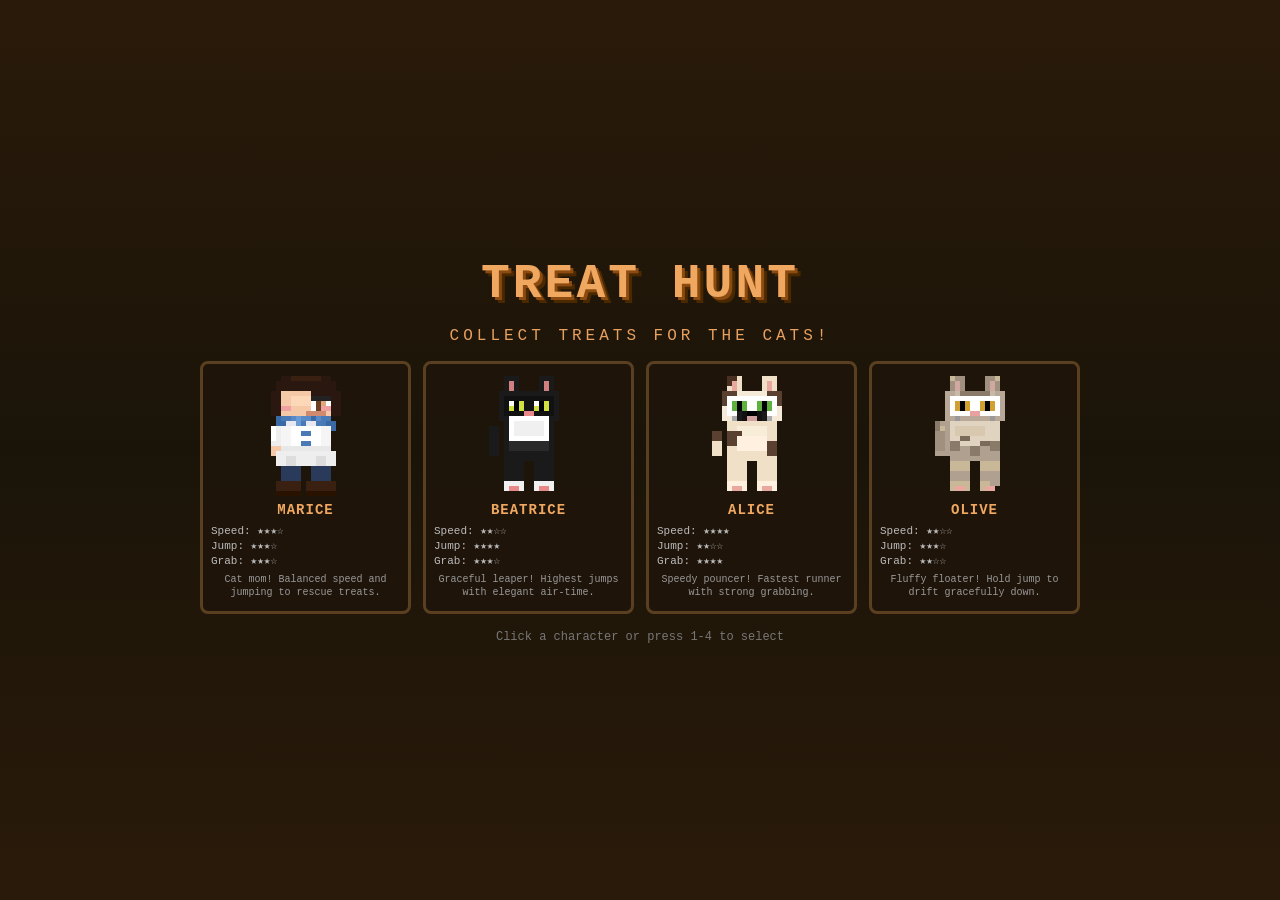
==== commit d9fa0c5e: "made better" ====
--- a/index.html
+++ b/index.html
@@ -70,6 +70,7 @@
         <div class="hud-item"><span class="hud-label">HP</span><span id="hud-hp">●●●</span></div>
       </div>
       <canvas id="game-canvas"></canvas>
+      <p id="goal-hint" class="goal-hint" aria-hidden="true">Reach the cat door!</p>
       <div id="mobile-controls">
         <div id="dpad">
           <button class="dpad-btn" id="btn-left">◀</button>
--- a/css/style.css
+++ b/css/style.css
@@ -145,9 +145,32 @@
 
 /* ===== GAME SCREEN ===== */
 #screen-game {
+  position: relative;
   flex-direction: column;
   gap: 0;
   background: #1a1410;
+}
+
+.goal-hint {
+  position: absolute;
+  bottom: 72px;
+  left: 50%;
+  transform: translateX(-50%);
+  font-size: clamp(12px, 2.5vw, 16px);
+  color: #f0a860;
+  text-shadow: 0 1px 2px #000;
+  opacity: 0;
+  transition: opacity 0.5s ease;
+  pointer-events: none;
+  z-index: 5;
+}
+.goal-hint.visible {
+  opacity: 1;
+  animation: goalHintPulse 2s ease-in-out infinite;
+}
+@keyframes goalHintPulse {
+  0%, 100% { opacity: 1; }
+  50% { opacity: 0.85; }
 }
 
 #hud {
